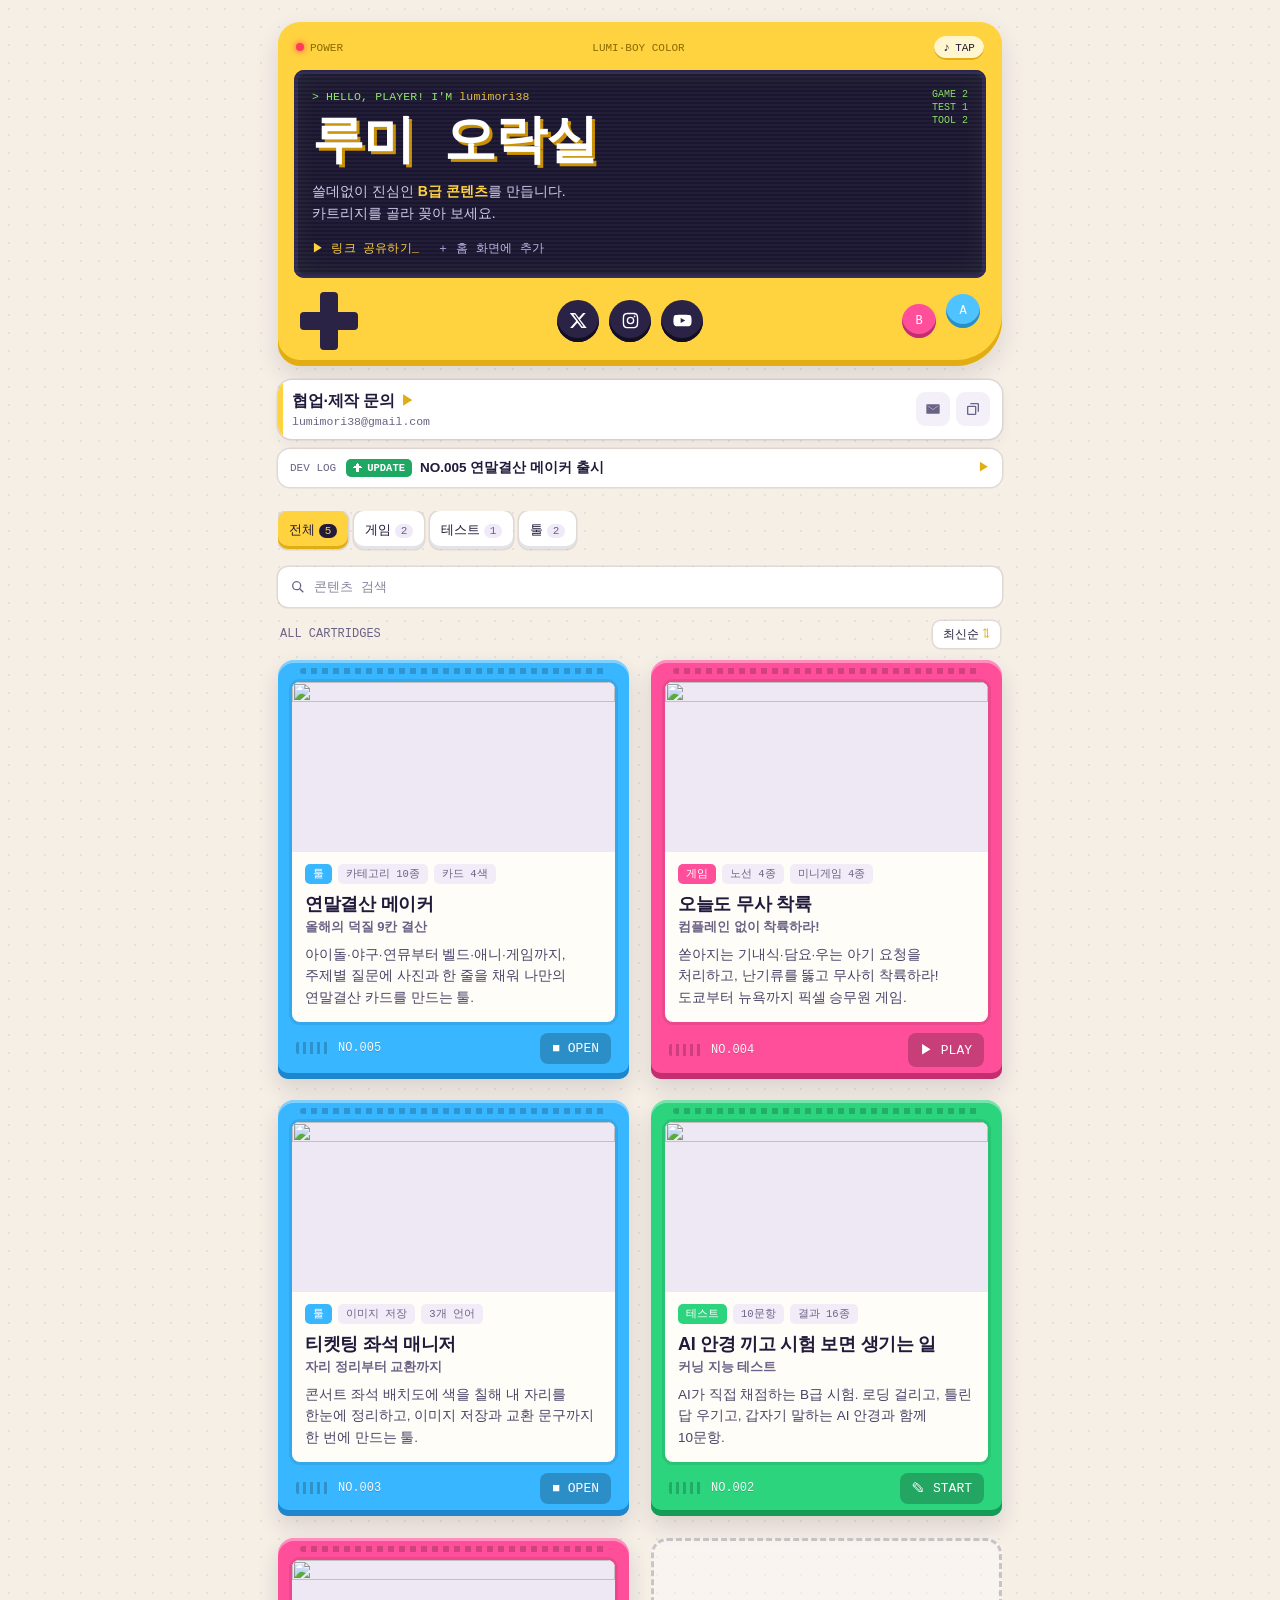
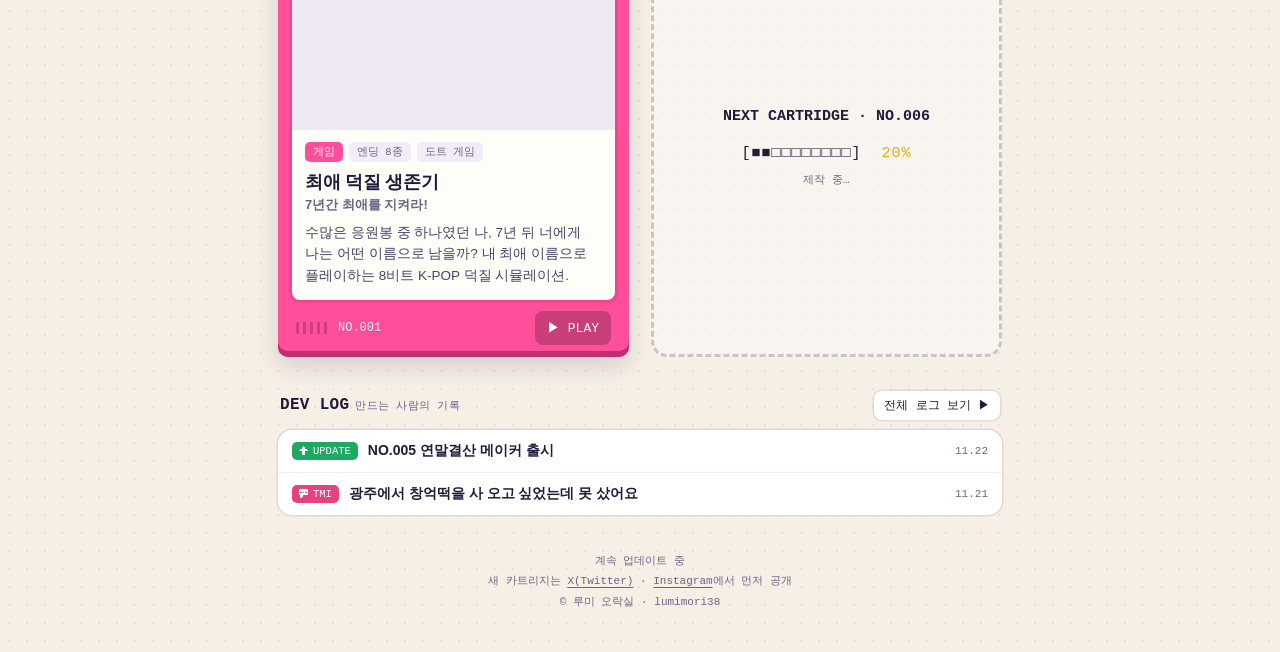
==== index.html @ a81119e4 "Add files via upload" ====
<!DOCTYPE html>
<html lang="ko">
<head>
<meta charset="UTF-8">
<meta name="viewport" content="width=device-width, initial-scale=1.0, maximum-scale=1.0, user-scalable=no, viewport-fit=cover">
<script>["gesturestart","gesturechange"].forEach(function(t){document.addEventListener(t,function(e){e.preventDefault()},{passive:false})});document.addEventListener("touchmove",function(e){if(e.touches.length>1)e.preventDefault()},{passive:false});</script>
<title>루미 오락실🎮 — B급 콘텐츠 모음 (lumimori38)</title>
<meta name="description" content="쓸데없이 진심인 B급 콘텐츠 모음. 최애 덕질 생존기, AI 안경 끼고 시험 보면 생기는 일 — 루미 오락실 by lumimori38">
<meta name="keywords" content="루미 오락실, 최애 덕질 생존기, 덕질 게임, 아이돌 게임, K-POP 게임, 무료 웹게임, 도트 게임, AI 안경 테스트, 커닝 지능 테스트, 심리테스트, 유형테스트, lumimori38">
<meta name="robots" content="index, follow">
<link rel="canonical" href="https://lumimori38.github.io/">
<meta property="og:type" content="website">
<meta property="og:site_name" content="루미 오락실">
<meta property="og:title" content="루미 오락실🎮 — B급 콘텐츠 모음 (lumimori38)">
<meta property="og:description" content="최애 덕질 생존기 · AI 안경 끼고 시험 보면 생기는 일 · 새 카트리지 계속 추가 중">
<meta property="og:image" content="https://lumimori38.github.io/og-hub-v3.png">
<meta property="og:url" content="https://lumimori38.github.io/">
<meta property="og:image:width" content="1200">
<meta property="og:image:height" content="630">
<meta name="twitter:card" content="summary_large_image">
<meta name="twitter:creator" content="@lumimori38">
<meta name="twitter:title" content="루미 오락실🎮 — B급 콘텐츠 모음 (lumimori38)">
<meta name="twitter:image" content="https://lumimori38.github.io/og-hub-v3.png">
<link rel="manifest" href="/manifest.webmanifest">
<meta name="theme-color" content="#ffd23f">
<meta name="apple-mobile-web-app-capable" content="yes">
<meta name="apple-mobile-web-app-status-bar-style" content="default">
<meta name="apple-mobile-web-app-title" content="루미 오락실">
<link rel="apple-touch-icon" href="/apple-touch-icon.png">
<link rel="icon" type="image/png" sizes="32x32" href="/favicon-32.png">
<link rel="stylesheet" href="https://cdn.jsdelivr.net/npm/galmuri@2.40.3/dist/galmuri.css">
<link rel="stylesheet" href="https://cdn.jsdelivr.net/gh/orioncactus/pretendard@v1.3.9/dist/web/static/pretendard.min.css">
<link rel="stylesheet" href="/style.css?v=16">
</head>
<body>
<div class="wrap">
<div id="viewHome">

  <header class="console">
    <div class="brandline">
      <span class="pw"><i></i>POWER</span>
      <span>LUMI·BOY COLOR</span>
      <div class="snd" id="snd"></div>
    </div>
    <div class="screen">
      <div class="scr-top">
        <div class="hello">&gt; HELLO, PLAYER! I'M <b>lumimori38</b></div>
        <div class="stats" id="stats"></div>
      </div>
      <h1 class="name">루미 오락실</h1>
      <p class="bio"><span>쓸데없이 진심인 <b>B급 콘텐츠</b>를 만듭니다.</span><span>카트리지를 골라 꽂아 보세요.</span></p>
      <div class="hero-acts">
        <button class="press" id="btnShare" type="button"><span class="bounce">▶</span> 링크 공유하기<span class="cur">_</span></button>
        <button class="press alt" id="btnInstall" type="button">＋ 홈 화면에 추가</button>
      </div>
    </div>
    <div class="controls">
      <div class="dpad" aria-hidden="true"></div>
      <nav class="social" aria-label="SNS">
        <a class="sns" href="https://x.com/lumimori38" target="_blank" rel="noopener noreferrer" aria-label="X(트위터) @lumimori38"><svg viewBox="0 0 24 24"><path d="M17.8 2.5h3.3l-7.2 8.2 8.5 10.8h-6.6l-5.2-6.6-5.9 6.6H1.4l7.7-8.8L1 2.5h6.8l4.7 6.1 5.3-6.1zm-1.2 17h1.8L7.5 4.4H5.5l11.1 15.1z"/></svg></a>
        <a class="sns" href="https://www.instagram.com/lumimori38/" target="_blank" rel="noopener noreferrer" aria-label="인스타그램 @lumimori38"><svg viewBox="0 0 24 24"><path d="M12 7.2A4.8 4.8 0 1 0 12 16.8 4.8 4.8 0 0 0 12 7.2zm0 7.9a3.1 3.1 0 1 1 0-6.2 3.1 3.1 0 0 1 0 6.2zM17.1 5.7a1.1 1.1 0 1 0 0 2.2 1.1 1.1 0 0 0 0-2.2zM12 2.2c-2.7 0-3 0-4 .1-4.3.2-5.6 2.4-5.7 5.7-.1 1-.1 1.3-.1 4s0 3 .1 4c.2 4.3 2.4 5.6 5.7 5.7 1 .1 1.3.1 4 .1s3 0 4-.1c4.3-.2 5.6-2.4 5.7-5.7.1-1 .1-1.3.1-4s0-3-.1-4c-.2-4.3-2.4-5.6-5.7-5.7-1-.1-1.3-.1-4-.1zm0 1.8c2.6 0 2.9 0 4 .1 2.7.1 3.9 1.4 4 4 .1 1 .1 1.4.1 4s0 2.9-.1 4c-.1 2.6-1.3 3.9-4 4-1 .1-1.4.1-4 .1s-2.9 0-4-.1c-2.7-.1-3.9-1.4-4-4-.1-1-.1-1.4-.1-4s0-2.9.1-4c.1-2.6 1.3-3.9 4-4 1-.1 1.4-.1 4-.1z"/></svg></a>
        <a class="sns" href="https://www.youtube.com/@lumimori38" target="_blank" rel="noopener noreferrer" aria-label="유튜브 @lumimori38"><svg viewBox="0 0 24 24"><path d="M23 7.2a3 3 0 0 0-2.1-2.1C19 4.6 12 4.6 12 4.6s-7 0-8.9.5A3 3 0 0 0 1 7.2C.5 9.1.5 12 .5 12s0 2.9.5 4.8a3 3 0 0 0 2.1 2.1c1.9.5 8.9.5 8.9.5s7 0 8.9-.5a3 3 0 0 0 2.1-2.1c.5-1.9.5-4.8.5-4.8s0-2.9-.5-4.8zM9.7 15.3V8.7l5.8 3.3-5.8 3.3z"/></svg></a>
      </nav>
      <div class="ab" aria-hidden="true"><span>B</span><span>A</span></div>
    </div>
  </header>

  <section class="collab" aria-label="협업·제작 문의">
    <a class="main ui-link" href="mailto:lumimori38@gmail.com?subject=%5B%ED%98%91%EC%97%85%20%EB%AC%B8%EC%9D%98%5D%20">
      <span class="t">협업·제작 문의 <span class="arr bounce">▶</span></span>
      <span class="mail">lumimori38@gmail.com</span>
    </a>
    <div class="acts">
      <a class="ibtn ui-link" href="mailto:lumimori38@gmail.com?subject=%5B%ED%98%91%EC%97%85%20%EB%AC%B8%EC%9D%98%5D%20" aria-label="메일 보내기" title="메일 보내기"><svg viewBox="0 0 24 24"><path d="M3 5h18a1 1 0 0 1 1 1v12a1 1 0 0 1-1 1H3a1 1 0 0 1-1-1V6a1 1 0 0 1 1-1zm9 7.2L4.3 7H4v.6l8 5.4 8-5.4V7h-.3L12 12.2z"/></svg></a>
      <button class="ibtn" id="copyMail" type="button" aria-label="메일 주소 복사" title="주소 복사"><svg viewBox="0 0 24 24"><path d="M8 3h11a2 2 0 0 1 2 2v11h-2V5H8V3zM5 7h10a2 2 0 0 1 2 2v10a2 2 0 0 1-2 2H5a2 2 0 0 1-2-2V9a2 2 0 0 1 2-2zm0 2v10h10V9H5z"/></svg></button>
    </div>
  </section>

  <a class="logline" id="logLine" href="#log" aria-label="최신 DEV LOG 보기"><span class="lk">DEV LOG</span><span class="lt" id="logLineBody">불러오는 중…</span><span class="la">▶</span></a>

  <nav class="tabs" id="tabs" aria-label="카테고리"></nav>
  <div class="search">
    <svg class="mag" viewBox="0 0 24 24" aria-hidden="true"><path d="M10 3a7 7 0 1 0 4.2 12.6l5.1 5.1 1.4-1.4-5.1-5.1A7 7 0 0 0 10 3zm0 2a5 5 0 1 1 0 10 5 5 0 0 1 0-10z"/></svg>
    <input id="q" type="search" placeholder="콘텐츠 검색" autocomplete="off" autocapitalize="off" spellcheck="false" enterkeyhint="search" aria-label="콘텐츠 이름 검색">
    <button class="qx" id="qClear" type="button" aria-label="검색어 지우기" hidden>✕</button>
  </div>
  <div class="sec-title"><span id="secName">ALL CARTRIDGES</span><button class="sortbtn" id="sortBtn" type="button"></button></div>
  <main class="shelf" id="shelf"></main>

  <section class="devlog" aria-label="DEV LOG">
    <div class="sec-head"><h2>DEV LOG<small>만드는 사람의 기록</small></h2><a class="more" id="logMore" href="#log">전체 로그 보기 <span class="bounce">▶</span></a></div>
    <div class="logs" id="logs"><div class="empty">로그 불러오는 중…</div></div>
  </section>

  <footer>
    계속 업데이트 중<br>
    새 카트리지는 <a href="https://x.com/lumimori38" target="_blank" rel="noopener noreferrer">X(Twitter)</a> · <a href="https://www.instagram.com/lumimori38/" target="_blank" rel="noopener noreferrer">Instagram</a>에서 먼저 공개<br>
    © 루미 오락실 · lumimori38
  </footer>
</div>

<div id="viewLog" hidden>
  <div class="topbar">
    <button class="back" id="logBack" type="button">◀ 오락실로</button>
    <div id="sndSlotLog"></div>
  </div>

  <section class="lhero">
    <div class="hello">&gt; LOADING DEV LOG…<span class="cur">_</span></div>
    <h1>DEV LOG</h1>
    <p>루미 오락실을 만드는 사람의 기록.<br>업데이트, 삽질, TMI까지.</p>
    <div class="legend" id="logLegend"></div>
  </section>

  <nav class="tabs" id="logTabs" aria-label="태그"></nav>
  <div class="timeline" id="logList"><div class="empty2">불러오는 중…</div></div>

  <footer>
    © 루미 오락실 · lumimori38
  </footer>
</div>
</div>

<script src="/arcade.js?v=12"></script>
<script>
const CATS = {
  game: {
    name: "게임",
    en: "GAMES",
    color: "#ff4f9a",
    dark: "#c22e70",
    cta: "▶ PLAY"
  },
  test: {
    name: "테스트",
    en: "TESTS",
    color: "#2bd47d",
    dark: "#169b56",
    cta: "✎ START"
  },
  tool: {
    name: "툴",
    en: "TOOLS",
    color: "#38b6ff",
    dark: "#1d86cc",
    cta: "■ OPEN"
  }
};

const ITEMS = [{no:5,cat:"tool",date:"2026-11-22",title:"연말결산 메이커",sub:"올해의 덕질 9칸 결산",desc:"아이돌·야구·연뮤부터 벨드·애니·게임까지, 주제별 질문에 사진과 한 줄을 채워 나만의 연말결산 카드를 만드는 툴.",url:"https://lumimori38.github.io/yearend-maker/",img:"https://lumimori38.github.io/yearend-maker/og-image.png",tags:["카테고리 10종","카드 4색"]},
{no:4,cat:"game",date:"2026-11-21",title:"오늘도 무사 착륙",sub:"컴플레인 없이 착륙하라!",desc:"쏟아지는 기내식·담요·우는 아기 요청을 처리하고, 난기류를 뚫고 무사히 착륙하라! 도쿄부터 뉴욕까지 픽셀 승무원 게임.",url:"https://lumimori38.github.io/musa-landing/",img:"https://lumimori38.github.io/musa-landing/og-image.png",tags:["노선 4종","미니게임 4종"]},
 {
  no: 3,
  cat: "tool",
  date: "2026-11-21",
  title: "티켓팅 좌석 매니저",
  sub: "자리 정리부터 교환까지",
  desc: "콘서트 좌석 배치도에 색을 칠해 내 자리를 한눈에 정리하고, 이미지 저장과 교환 문구까지 한 번에 만드는 툴.",
  url: "https://lumimori38.github.io/ticketing-seat-manager/",
  img: "https://lumimori38.github.io/ticketing-seat-manager/og-image.png",
  tags: [ "이미지 저장", "3개 언어" ]
}, {
  no: 2,
  cat: "test",
  date: "2026-11-19",
  title: "AI 안경 끼고 시험 보면 생기는 일",
  sub: "커닝 지능 테스트",
  desc: "AI가 직접 채점하는 B급 시험. 로딩 걸리고, 틀린 답 우기고, 갑자기 말하는 AI 안경과 함께 10문항.",
  url: "https://lumimori38.github.io/ai-glasses-exam/",
  img: "https://lumimori38.github.io/ai-glasses-exam/og-image.png",
  tags: [ "10문항", "결과 16종" ]
}, {
  no: 1,
  cat: "game",
  date: "2026-11-14",
  title: "최애 덕질 생존기",
  sub: "7년간 최애를 지켜라!",
  desc: "수많은 응원봉 중 하나였던 나, 7년 뒤 너에게 나는 어떤 이름으로 남을까? 내 최애 이름으로 플레이하는 8비트 K-POP 덕질 시뮬레이션.",
  url: "https://lumimori38.github.io/deokjil-survival/",
  img: "https://lumimori38.github.io/deokjil-survival/og-image.png",
  tags: [ "엔딩 8종", "도트 게임" ]
} ];

const A = window.Arcade, $ = id => document.getElementById(id);

A.mountSound($("snd"));

const pad = n => String(n).padStart(3, "0");

const isNew = d => (Date.now() - new Date(d + "T00:00:00+09:00")) / 864e5 <= 14;

const count = c => ITEMS.filter(i => i.cat === c).length;

let cat = "all", sort = "new", q = "";

const norm = v => String(v || "").toLowerCase().replace(/\s+/g, "");

const hit = i => !q || norm([ i.title, i.sub, (CATS[i.cat] || {}).name, ...i.tags || [] ].join(" ")).includes(q);

$("stats").innerHTML = Object.entries(CATS).map(([k, v]) => `${v.en.slice(0, -1)} ${count(k)}`).join("<br>");

$("tabs").innerHTML = [ [ "all", "전체", ITEMS.length ], ...Object.entries(CATS).map(([k, v]) => [ k, v.name, count(k) ]) ].map(([k, n, c]) => `<button class="tab" type="button" data-k="${k}">${n}<span class="n">${c}</span></button>`).join("");

function card(i) {
  const c = CATS[i.cat] || {
    name: i.cat,
    color: "#7b5cff",
    dark: "#5a3fd0",
    cta: "▶ GO"
  };
  return `<a class="cart" href="${i.url}" style="--c:${c.color};--c2:${c.dark}" aria-label="NO.${pad(i.no)} ${A.esc(i.title)}">\n    <div class="label">\n      <img class="thumb" src="${i.img}" alt="" loading="lazy">\n      <div class="info">\n        <div class="chips"><span class="chip cat">${c.name}</span>${isNew(i.date) ? '<span class="chip new">NEW</span>' : ""}${(i.tags || []).map(t => `<span class="chip">${A.esc(t)}</span>`).join("")}</div>\n        <div class="title">${A.esc(i.title)}</div>\n        ${i.sub ? `<div class="sub">${A.esc(i.sub)}</div>` : ""}\n        <p class="desc">${A.esc(i.desc)}</p>\n      </div>\n    </div>\n    <div class="bottom"><span class="serial"><i></i>NO.${pad(i.no)}</span><span class="play"><span class="bounce">${c.cta.split(" ")[0]}</span> ${c.cta.split(" ").slice(1).join(" ")}</span></div>\n  </a>`;
}

const LIMIT = 6;
let expanded = false;

function render() {
  document.querySelectorAll(".tab").forEach(t => t.classList.toggle("on", t.dataset.k === cat));
  $("secName").textContent = cat === "all" ? "ALL CARTRIDGES" : CATS[cat].en;
  $("sortBtn").innerHTML = (sort === "new" ? "최신순" : "오래된순") + '<span class="sw">⇅</span>';
  $("sortBtn").setAttribute("aria-label", "정렬 바꾸기 (현재 " + (sort === "new" ? "최신순" : "오래된순") + ")");
  const list = ITEMS.filter(i => (cat === "all" || i.cat === cat) && hit(i)).sort((a, b) => sort === "new" ? b.date.localeCompare(a.date) || b.no - a.no : a.date.localeCompare(b.date) || a.no - b.no);
  const folded = cat === "all" && !q && !expanded && list.length > LIMIT;
  const shown = folded ? list.slice(0, LIMIT) : list;
  $("shelf").innerHTML = shown.map(card).join("") + (folded ? `<button class="moreCart" id="moreCart" type="button" aria-label="카트리지 ${list.length - LIMIT}개 더 보기"><span class="stack">${list.slice(LIMIT, LIMIT + 3).map(i => `<i style="--c:${(CATS[i.cat] || {}).color};--c2:${(CATS[i.cat] || {}).dark}"></i>`).join("")}</span><span class="mt">▼ 카트리지 ${list.length - LIMIT}개 더 꺼내기</span></button>` : q ? (list.length ? "" : '<div class="empty none">검색 결과가 없어요</div>') : `\n    <div class="soon" aria-label="다음 카트리지 제작 중">\n      <b>NEXT CARTRIDGE · NO.${pad(Math.max(...ITEMS.map(i => i.no)) + 1)}</b>\n      <div class="loader" aria-hidden="true"><span id="ldBar">[□□□□□□□□□□]</span><span class="pct" id="ldPct">0%</span></div>\n      <div class="loader-msg" id="ldMsg">제작 중…</div>\n    </div>`);
  document.querySelectorAll(".cart").forEach(a => A.navigateWithSound(a, "insert", 520));
  if (folded) $("moreCart").addEventListener("click", () => {
    expanded = true;
    render();
    document.querySelectorAll(".cart").forEach((c, k) => { if (k >= LIMIT) c.style.animation = `cartin .35s ${(k - LIMIT) * .06}s both`; });
  });
  else startLoader();
}

$("tabs").addEventListener("click", e => {
  const t = e.target.closest(".tab");
  if (!t) return;
  cat = t.dataset.k in CATS ? t.dataset.k : "all";
  history.replaceState(null, "", cat === "all" ? location.pathname : "#" + cat);
  render();
});

$("q").addEventListener("input", e => {
  q = norm(e.target.value);
  $("qClear").hidden = !e.target.value;
  render();
});

$("qClear").addEventListener("click", () => {
  $("q").value = "";
  q = "";
  $("qClear").hidden = true;
  render();
  $("q").focus();
});

$("sortBtn").addEventListener("click", () => {
  sort = sort === "new" ? "old" : "new";
  render();
  const s = $("sortBtn").querySelector(".sw");
  s.classList.add("spin");
  document.querySelectorAll(".cart").forEach((c, k) => {
    c.style.animation = "none";
    void c.offsetWidth;
    c.style.animation = `cartin .35s ${k * .06}s both`;
  });
});

function getAllLogs() {
  return A.loadLogs().then(d => {
    const auto = ITEMS.map(it => ({
      id: "release-" + pad(it.no),
      tag: "UPDATE",
      date: it.date,
      title: `NO.${pad(it.no)} ${it.title} 출시`,
      body: it.desc,
      link: it.url
    }));
    const ids = new Set(d.entries.map(e => e.id));
    d.entries = A.sortLogs(d.entries.concat(auto.filter(e => !ids.has(e.id))));
    return d;
  });
}

const sndEl = $("snd"), sndHome = sndEl.parentNode;

let view = "home", homeY = 0, fromHome = false, booted = false;

function showView(v, id) {
  if (v === view && v !== "log") return;
  if (view === "home") homeY = window.scrollY;
  $("viewHome").hidden = v !== "home";
  $("viewLog").hidden = v !== "log";
  (v === "log" ? $("sndSlotLog") : sndHome).appendChild(sndEl);
  document.title = v === "log" ? "DEV LOG — 루미 오락실🎮 (lumimori38)" : "루미 오락실🎮 — B급 콘텐츠 모음 (lumimori38)";
  if (v === "log") {
    window.scrollTo(0, 0);
    window.LogView.show(id);
  } else window.scrollTo(0, homeY);
  view = v;
}

function route() {
  const h = decodeURIComponent(location.hash.slice(1));
  if (h === "log" || h.startsWith("log=")) {
    fromHome = booted && view === "home";
    showView("log", h.slice(4));
  } else {
    showView("home");
    const c = h in CATS ? h : "all";
    if (c !== cat) {
      cat = c;
      render();
    }
  }
}

window.addEventListener("hashchange", route);

document.addEventListener("click", e => {
  if (e.target.closest('a[href^="#log"]')) A.play("move");
});

$("logBack").addEventListener("click", () => {
  A.play("move");
  if (fromHome) history.back();
  else {
    history.replaceState(null, "", location.pathname);
    route();
  }
});

cat = location.hash.slice(1) in CATS ? location.hash.slice(1) : "all";

let ldTimer = null;

const MSGS = [ "제작 중…", "도트 찍는 중…", "버그 잡는 중…", "B급 농도 조절 중…", "거의 다 됨 (아님)" ];

function startLoader() {
  clearInterval(ldTimer);
  let p = 0, hold = 0;
  ldTimer = setInterval(() => {
    const bar = $("ldBar"), pct = $("ldPct"), msg = $("ldMsg");
    if (!bar) {
      clearInterval(ldTimer);
      return;
    }
    if (p >= 99) {
      if (++hold > 8) {
        p = 0;
        hold = 0;
      }
    } else p = Math.min(99, p + Math.ceil(Math.random() * 7));
    const f = Math.floor(p / 10);
    bar.textContent = "[" + "■".repeat(f) + "□".repeat(10 - f) + "]";
    pct.textContent = p + "%";
    msg.textContent = p >= 99 ? MSGS[4] : MSGS[Math.floor(p / 25) % 4];
  }, 420);
}

render();

document.querySelectorAll(".dpad, .ab span").forEach(el => el.addEventListener("click", () => A.play("click")));

$("btnShare").addEventListener("click", async () => {
  const ok = await A.copyText(A.SITE.url);
  ok ? A.flash($("btnShare"), "✔ 링크 복사 완료!") : A.toast(A.SITE.url);
});

if (A.isStandalone()) $("btnInstall").style.display = "none";

$("btnInstall").addEventListener("click", A.installApp);

$("copyMail").addEventListener("click", async () => {
  const ok = await A.copyText("lumimori38@gmail.com");
  if (ok) A.flash(document.querySelector(".collab .mail"), "✔ 메일 주소 복사 완료!");
});

getAllLogs().then(d => {
  const top = d.entries.slice(0, 2);
  const f = d.entries[0];
  if (f) {
    const ft = A.TAGS[f.tag] || A.TAGS.UPDATE;
    $("logLine").href = "#log=" + encodeURIComponent(f.id);
    $("logLineBody").innerHTML = `<span class="ltag" style="--t:${ft.color}">${A.pixIcon(ft.icon, "#fff")}${f.tag}</span><span class="ltitle">${A.esc(f.title)}</span>`;
  } else $("logLine").hidden = true;
  $("logs").innerHTML = top.length ? top.map(e => {
    const t = A.TAGS[e.tag] || A.TAGS.UPDATE;
    return `<a class="logrow" href="#log=${encodeURIComponent(e.id)}">\n      <span class="ltag" style="--t:${t.color}">${A.pixIcon(t.icon, "#fff")}${e.tag}</span>\n      <span class="ltitle">${A.esc(e.title)}</span>\n      <span class="ldate">${A.fmtDate(e.date).slice(5)}</span></a>`;
  }).join("") : '<div class="empty">아직 기록이 없어요</div>';
});
</script>
<script>
(function() {
  let data = {
    entries: []
  }, filter = "ALL";
  $("logLegend").innerHTML = Object.entries(A.TAGS).map(([k, t]) => `<span><span class="ltag" style="--t:${t.color}">${A.pixIcon(t.icon, "#fff")}${k}</span>${t.ko}</span>`).join("");
  function renderTabs() {
    const c = k => k === "ALL" ? data.entries.length : data.entries.filter(e => e.tag === k).length;
    $("logTabs").innerHTML = [ "ALL", ...Object.keys(A.TAGS) ].map(k => `<button class="tab${k === filter ? " on" : ""}" type="button" data-k="${k}">${k === "ALL" ? "전체" : k}<span class="n">${c(k)}</span></button>`).join("");
  }
  function render() {
    renderTabs();
    const list = data.entries.filter(e => filter === "ALL" || e.tag === filter);
    if (!list.length) {
      $("logList").innerHTML = '<div class="empty2">아직 기록이 없어요</div>';
      return;
    }
    let html = "", lastM = "";
    list.forEach(e => {
      const t = A.TAGS[e.tag] || A.TAGS.UPDATE, m = String(e.date).slice(0, 7).replace("-", ".");
      if (m !== lastM) {
        html += `<div class="month">${m}</div>`;
        lastM = m;
      }
      const link = e.link ? A.safeUrl(e.link) : "";
      html += `<article class="entry" id="${A.esc(e.id)}" style="--t:${t.color}">\n      <div class="ehead"><span class="ltag" style="--t:${t.color}">${A.pixIcon(t.icon, "#fff")}${A.esc(e.tag)}</span><span class="ldate">${A.fmtDate(e.date)}</span>\n</div>\n      <h2 class="etitle">${A.esc(e.title)}</h2>\n      ${e.body ? `<p class="ebody">${A.esc(e.body)}</p>` : ""}\n      ${link ? `<a class="elink ui-link" href="${A.esc(link)}" target="_blank" rel="noopener noreferrer">관련 링크 ▶</a>` : ""}\n    </article>`;
    });
    $("logList").innerHTML = html;
    if (focusId) {
      const el = document.getElementById(focusId);
      if (el) {
        el.classList.add("hl");
        setTimeout(() => el.classList.remove("hl"), 1800);
        setTimeout(() => el.scrollIntoView({
          behavior: "smooth",
          block: "center"
        }), 150);
      }
      focusId = "";
    }
  }
  $("logTabs").addEventListener("click", e => {
    const t = e.target.closest(".tab");
    if (!t) return;
    filter = t.dataset.k;
    render();
  });
  let loaded = false, focusId = "";
  window.LogView = {
    show(id) {
      focusId = id || "";
      if (loaded) {
        render();
        return;
      }
      loaded = true;
      getAllLogs().then(d => {
        data = d;
        render();
      });
    }
  };
})();

route();
booted = true;
</script>
</body>
</html>
---- style.css ----
:root{--bg:#f6efe6;--ink:#211a3a;--ink-soft:#6b6385;--shell:#ffd23f;--shell-dark:#e2ad12;--shell-text:#8a6a00;--screen:#1b1630;--lcd:#9bff6b;--pink:#ff4f9a;--mint:#2bd47d;--sky:#4fc3ff;--yellow:#ffd23f;--line:rgba(33,26,58,.1);--pixel:'Galmuri11','Galmuri9',monospace;--sans:'Pretendard','Apple SD Gothic Neo','Malgun Gothic',sans-serif}*{box-sizing:border-box;margin:0;padding:0;-webkit-tap-highlight-color:transparent}html{background:var(--bg);touch-action:manipulation}body{font-family:var(--sans);color:var(--ink);min-height:100vh;background:radial-gradient(rgba(33,26,58,.07) 1.2px,transparent 1.2px)0 0/18px 18px,var(--bg)}a{color:inherit;text-decoration:none}button{font:inherit;color:inherit}.wrap{max-width:760px;margin:0 auto;padding:22px 18px 44px}.sr{position:absolute;width:1px;height:1px;overflow:hidden;clip:rect(0 0 0 0)}.console{background:var(--shell);border-radius:22px 22px 46px 22px;padding:14px 16px 16px;position:relative;box-shadow:inset 0-6px 0 var(--shell-dark),0 10px 24px rgba(33,26,58,.12)}.brandline{display:flex;justify-content:space-between;align-items:center;font-family:var(--pixel);font-size:11px;color:var(--shell-text);margin:0 2px 10px;gap:8px}.brandline .pw i{display:inline-block;width:8px;height:8px;border-radius:50%;background:#ff3b5c;margin-right:6px;box-shadow:0 0 6px #ff3b5c;animation:pulse 1.6s infinite}@keyframes pulse{50%{opacity:.35}}.screen{background:var(--screen);border-radius:10px;padding:18px 18px 16px;position:relative;overflow:hidden;box-shadow:inset 0 0 0 4px #2d2650,inset 0 0 30px rgba(155,255,107,.08)}.screen::after{content:"";position:absolute;inset:0;pointer-events:none;background:repeating-linear-gradient(0deg,rgba(255,255,255,.035)0 2px,transparent 2px 4px)}.hello{font-family:var(--pixel);color:var(--lcd);font-size:11.5px;opacity:.9;letter-spacing:.01em}.hello b{color:var(--yellow);font-weight:400}.hello .cur{animation:blink 1s steps(2) infinite}@keyframes blink{50%{opacity:0}}.name{font-family:var(--pixel);font-weight:700;color:#fff;font-size:clamp(34px,10.5vw,52px);line-height:1.15;margin-top:8px;letter-spacing:-1px;text-shadow:3px 3px 0#c98f00}.bio{color:#cfc8ea;font-size:14px;line-height:1.6;margin-top:6px;word-break:keep-all}.bio b{color:var(--yellow);font-weight:700}.scr-top{display:flex;justify-content:space-between;align-items:flex-start;gap:10px;position:relative;z-index:1}.scr-top .hello{flex:1;min-width:0;line-height:1.5}.stats{flex-shrink:0;font-family:var(--pixel);font-size:10.5px;color:var(--lcd);text-align:right;line-height:1.5;opacity:.85;white-space:nowrap}.hero-acts{display:flex;gap:6px 18px;margin-top:10px;position:relative;z-index:1;flex-wrap:wrap;align-items:center}.press{font-family:var(--pixel);font-size:11.5px;color:var(--yellow);background:0 0;border:0;cursor:pointer;padding:6px 0;letter-spacing:.02em}.press .cur{animation:blink 1s steps(2) infinite}.press:hover{color:#fff}.press.alt{color:#bdb4e6}.press.alt:hover{color:#fff}.flashing{color:var(--lcd)!important;animation:none}.collab .mail.flashing{color:#169b56!important}.press:active{transform:translateY(1px)}.hbtn{font-family:var(--pixel);font-size:12px;border:0;cursor:pointer;padding:9px 12px;border-radius:8px;display:inline-flex;align-items:center;gap:6px}.hbtn.share{background:var(--yellow);color:var(--ink);box-shadow:inset 0-3px 0 var(--shell-dark)}.hbtn.install{background:#2d2650;color:#e9e4ff;box-shadow:inset 0-3px 0#120e24}.hbtn:active{transform:translateY(2px);box-shadow:none}.controls{display:flex;justify-content:space-between;align-items:center;margin-top:14px;padding:0 6px}.dpad{width:58px;height:58px;position:relative;flex-shrink:0}.dpad::before,.dpad::after{content:"";position:absolute;background:#2a2346;border-radius:4px}.dpad::before{left:20px;top:0;width:18px;height:58px}.dpad::after{top:20px;left:0;width:58px;height:18px}.social{display:flex;gap:10px;align-items:center;justify-content:center}.sns{width:42px;height:42px;border-radius:50%;background:#2a2346;color:#fff;display:flex;align-items:center;justify-content:center;box-shadow:inset 0-4px 0#120e24;transition:transform .12s}.sns svg{width:19px;height:19px;fill:currentColor}.sns:active{transform:translateY(2px);box-shadow:none}.ab{display:flex;gap:10px}.ab span{width:34px;height:34px;border-radius:50%;background:var(--pink);box-shadow:inset 0-4px 0#c22e70;display:flex;align-items:center;justify-content:center;color:#fff;font-family:var(--pixel);font-size:12px}.ab span:last-child{background:var(--sky);box-shadow:inset 0-4px 0#2a8fc4;transform:translateY(-10px)}@media (max-width:460px){.ab{display:none}.dpad{transform:scale(.8);transform-origin:left center}.controls{padding:0 2px}}.snd{position:relative}.snd-btn{display:inline-flex;align-items:center;gap:5px;font-family:var(--pixel);font-size:11px;color:var(--ink);background:#fff6cf;border:0;cursor:pointer;padding:5px 9px;border-radius:999px;box-shadow:inset 0-2px 0 var(--shell-dark)}.snd-btn .note{font-size:12px}.snd-btn.off{opacity:.6}.snd-btn.wait .sv{animation:blink 1s steps(2) infinite}.snd-panel{position:absolute;right:0;top:calc(100% + 8px);z-index:30;width:236px;background:#fff;border-radius:14px;padding:12px 14px 10px;box-shadow:0 0 0 1.5px var(--line),0 14px 30px rgba(33,26,58,.18);font-family:var(--pixel);color:var(--ink)}.snd-panel::before{content:"";position:absolute;right:22px;top:-6px;width:12px;height:12px;background:#fff;transform:rotate(45deg);box-shadow:-1.5px -1.5px 0 var(--line)}.sp-head{display:flex;justify-content:space-between;align-items:center;margin-bottom:8px;font-size:12px}.sp-row{display:grid;grid-template-columns:48px 1fr 26px;align-items:center;gap:8px;font-size:11.5px;padding:6px 0}.sp-row em{font-style:normal;text-align:right;color:var(--ink-soft)}.sp-row input[type=range]{width:100%;accent-color:#e2ad12}.sp-row input:disabled{opacity:.4}.sp-note{font-size:10px;color:var(--ink-soft);margin-top:4px;line-height:1.5;font-family:var(--sans)}.switch{position:relative;width:40px;height:22px;display:inline-block}.switch input{opacity:0;width:0;height:0}.switch span{position:absolute;inset:0;background:#ddd6ea;border-radius:999px;transition:.15s;cursor:pointer}.switch span::after{content:"";position:absolute;left:3px;top:3px;width:16px;height:16px;border-radius:50%;background:#fff;transition:.15s;box-shadow:0 1px 2px rgba(0,0,0,.2)}.switch input:checked+span{background:var(--yellow)}.switch input:checked+span::after{left:21px}.collab{margin-top:14px;background:#fff;border-radius:14px;padding:11px 12px 11px 14px;display:flex;align-items:center;gap:12px;box-shadow:0 0 0 1.5px var(--line),0 6px 14px rgba(33,26,58,.05);position:relative;overflow:hidden}.collab::before{content:"";position:absolute;left:0;top:0;bottom:0;width:5px;background:var(--yellow)}.collab .main{flex:1;min-width:0;display:block}.collab .t{font-weight:800;font-size:16px;letter-spacing:-.3px;display:flex;align-items:center;gap:6px}.collab .t .arr{font-family:var(--pixel);font-size:13px;color:var(--shell-dark)}.collab .mail{display:block;font-family:var(--pixel);font-size:11.5px;color:var(--ink-soft);margin-top:3px;white-space:nowrap;overflow:hidden;text-overflow:ellipsis}.collab .acts{display:flex;gap:6px;flex-shrink:0}.ibtn{width:34px;height:34px;border-radius:9px;border:0;cursor:pointer;display:flex;align-items:center;justify-content:center;background:#f4f0fa;color:var(--ink-soft)}.ibtn svg{width:16px;height:16px;fill:currentColor}.ibtn:hover{background:#fff1b8;color:var(--ink)}.tabs{display:flex;gap:8px;margin:24px 0 14px;overflow-x:auto;scrollbar-width:none;padding-bottom:4px}.tabs::-webkit-scrollbar{display:none}.tab{flex-shrink:0;font-family:var(--pixel);font-size:13px;border:0;cursor:pointer;color:var(--ink);background:#fff;padding:10px 14px;border-radius:10px;box-shadow:inset 0-3px 0 rgba(33,26,58,.12),0 0 0 1.5px var(--line)}.tab .n{display:inline-block;min-width:20px;margin-left:6px;padding:1px 6px;border-radius:999px;background:#efe9f8;font-size:11px;color:var(--ink-soft)}.tab.on{background:var(--yellow);box-shadow:inset 0-3px 0 var(--shell-dark),0 0 0 1.5px rgba(33,26,58,.12)}.tab.on .n{background:var(--ink);color:var(--yellow)}.sec-title{font-family:var(--pixel);font-size:12px;color:var(--ink-soft);margin:0 2px 12px;display:flex;justify-content:space-between;align-items:center}.sortbtn{font-family:var(--pixel);font-size:11.5px;color:var(--ink);background:#fff;border:0;cursor:pointer;padding:6px 10px;border-radius:8px;box-shadow:0 0 0 1.5px var(--line);display:inline-flex;gap:6px;align-items:center}.sortbtn:hover{background:#fff6cf}.shelf{display:grid;grid-template-columns:1fr;gap:22px}@media (min-width:640px){.shelf{grid-template-columns:1fr 1fr}}.cart{--c:var(--pink);--c2:#c22e70;position:relative;display:block;background:var(--c);border-radius:16px 16px 10px 10px;padding:22px 14px 12px;box-shadow:inset 0-6px 0 var(--c2),inset 0 3px 0 rgba(255,255,255,.35),0 10px 22px rgba(33,26,58,.14);transition:transform .18s ease}.cart.inserting{transform:translateY(10px) scale(.98);transition:transform .25s ease-in}.cart::before{content:"";position:absolute;left:22px;right:22px;top:8px;height:6px;border-radius:3px;background:repeating-linear-gradient(90deg,rgba(0,0,0,.18)0 6px,transparent 6px 11px)}.label{background:#fffdf8;border-radius:8px;overflow:hidden;box-shadow:0 0 0 3px rgba(0,0,0,.08)}.thumb{display:block;width:100%;aspect-ratio:1200/630;object-fit:cover;background:#eee8f5}.info{padding:12px 13px 13px}.chips{display:flex;gap:6px;align-items:center;flex-wrap:wrap}.chip{font-family:var(--pixel);font-size:10.5px;padding:3px 8px;border-radius:5px;background:#f1ecf8;color:var(--ink-soft)}.chip.cat{background:var(--c);color:#fff}.chip.new{background:var(--yellow);color:var(--ink)}.title{font-size:18px;font-weight:800;line-height:1.35;margin-top:8px;word-break:keep-all;letter-spacing:-.3px}.sub{font-size:13px;font-weight:600;color:var(--ink-soft);margin-top:2px}.desc{font-size:13.5px;line-height:1.6;color:#4a4366;margin-top:8px;word-break:keep-all}.bottom{display:flex;justify-content:space-between;align-items:center;margin-top:11px;padding:0 4px}.serial{font-family:var(--pixel);font-size:12px;color:rgba(255,255,255,.95);display:flex;align-items:center;gap:8px;text-shadow:0 1px 0 rgba(0,0,0,.15)}.serial i{display:inline-block;width:34px;height:12px;background:repeating-linear-gradient(90deg,rgba(0,0,0,.2)0 3px,transparent 3px 7px);border-radius:2px}.play{font-family:var(--pixel);font-size:13px;color:#fff;background:rgba(0,0,0,.22);padding:8px 12px;border-radius:8px}.soon{border:3px dashed rgba(33,26,58,.22);border-radius:16px;min-height:170px;display:flex;flex-direction:column;align-items:center;justify-content:center;text-align:center;color:var(--ink-soft);font-family:var(--pixel);font-size:12.5px;line-height:1.8;padding:22px;background:rgba(255,255,255,.35)}.soon b{font-size:15px;color:var(--ink)}.loader{font-family:var(--pixel);font-size:15px;color:var(--ink);margin:10px 0 4px;letter-spacing:1px;white-space:nowrap}.loader .pct{display:inline-block;min-width:44px;text-align:right;margin-left:6px;color:var(--shell-dark)}.loader-msg{font-size:11px;min-height:18px}.devlog{margin-top:34px}.sec-head{display:flex;justify-content:space-between;align-items:baseline;margin:0 2px 10px}.sec-head h2{font-family:var(--pixel);font-size:16px;letter-spacing:.02em}.sec-head h2 small{font-size:11px;color:var(--ink-soft);margin-left:6px;font-weight:400}.more{font-family:var(--pixel);font-size:12px;color:var(--ink);background:#fff;padding:6px 10px;border-radius:8px;box-shadow:0 0 0 1.5px var(--line)}.more:hover{background:#fff6cf}.logs{background:#fff;border-radius:14px;box-shadow:0 0 0 1.5px var(--line);overflow:hidden}.logrow{display:grid;grid-template-columns:auto 1fr auto;gap:10px;align-items:center;padding:12px 14px;border-top:1.5px solid #f1edf7}.logrow:first-child{border-top:none}.logrow:hover{background:#fffbea}.ltag{display:inline-flex;align-items:center;gap:5px;font-family:var(--pixel);font-size:10.5px;padding:3px 7px;border-radius:5px;color:#fff;background:var(--t)}.pix{width:12px;height:12px;flex-shrink:0}.ltag .pix{width:9px;height:9px;fill:#fff}.ltitle{font-size:14px;font-weight:600;white-space:nowrap;overflow:hidden;text-overflow:ellipsis;min-width:0}.ldate{font-family:var(--pixel);font-size:11px;color:var(--ink-soft)}.logs .empty{padding:18px;text-align:center;font-family:var(--pixel);font-size:12px;color:var(--ink-soft)}footer{margin-top:36px;text-align:center;font-family:var(--pixel);font-size:11px;color:var(--ink-soft);line-height:1.9;word-break:keep-all}footer a,footer a:visited,footer button{color:var(--ink-soft);text-decoration:underline;text-underline-offset:3px;background:0 0;border:0;cursor:pointer;font:inherit}footer a:hover,footer button:hover{color:var(--ink)}.toast{position:fixed;left:50%;top:var(--toast-y,22%);transform:translate(-50%,6px);opacity:0;transition:.2s;z-index:100;pointer-events:none;font-family:var(--pixel);font-size:14px;color:var(--yellow);max-width:calc(100% - 32px);width:max-content;text-align:center;word-break:keep-all;letter-spacing:.01em;text-shadow:2px 0 0 var(--ink),-2px 0 0 var(--ink),0 2px 0 var(--ink),0-2px 0 var(--ink),2px 2px 0 var(--ink),-2px 2px 0 var(--ink),2px -2px 0 var(--ink),-2px -2px 0 var(--ink),0 4px 0 rgba(33,26,58,.35)}.toast.show{opacity:1;transform:translate(-50%,0)}.modal{position:fixed;inset:0;z-index:90;background:rgba(27,22,48,.55);display:none;align-items:center;justify-content:center;padding:20px}.modal.show{display:flex}.modal-box{background:#fff;border-radius:16px;width:100%;max-width:380px;padding:20px 18px 16px;box-shadow:0 20px 40px rgba(0,0,0,.25);max-height:90vh;overflow:auto}.mh{font-family:var(--pixel);font-size:15px;margin-bottom:12px}.guide{padding-left:20px;font-size:14px;line-height:1.9;word-break:keep-all}.kbd{font-family:var(--pixel);background:#f1ecf8;padding:1px 6px;border-radius:4px;font-size:12px}.modal-ok{width:100%;margin-top:14px;border:0;cursor:pointer;background:var(--yellow);font-family:var(--pixel);font-size:13px;padding:11px;border-radius:10px;box-shadow:inset 0-3px 0 var(--shell-dark)}.snd-hint{position:fixed;left:50%;bottom:22px;transform:translate(-50%,24px);opacity:0;transition:.3s;z-index:80;pointer-events:none;display:flex;align-items:center;gap:9px;background:var(--ink);color:#fff;font-family:var(--pixel);font-size:12.5px;padding:11px 16px;border-radius:999px;box-shadow:0 0 0 3px var(--yellow),0 10px 24px rgba(0,0,0,.25);white-space:nowrap}.snd-hint.show{opacity:1;transform:translate(-50%,0);animation:hintbob 1.6s ease-in-out .4s infinite}@keyframes hintbob{50%{transform:translate(-50%,-4px)}}.snd-hint .eq{display:inline-flex;gap:2px;align-items:flex-end;height:12px}.snd-hint .eq i{width:3px;background:var(--yellow);animation:eq .8s steps(3) infinite}.snd-hint .eq i:nth-child(1){height:6px}.snd-hint .eq i:nth-child(2){height:12px;animation-delay:.2s}.snd-hint .eq i:nth-child(3){height:8px;animation-delay:.4s}@keyframes eq{50%{transform:scaleY(.4)}}.sheet{position:fixed;left:12px;right:12px;bottom:12px;z-index:85;max-width:440px;margin:0 auto;background:#fff;border-radius:18px;padding:14px 14px 12px;box-shadow:0 0 0 2px var(--yellow),0 18px 40px rgba(27,22,48,.3);transform:translateY(130%);transition:transform .35s cubic-bezier(.2,.9,.3,1.2);padding-bottom:calc(12px + env(safe-area-inset-bottom))}.sheet.show{transform:none}.sh-in{display:flex;gap:12px;align-items:center}.sh-icon{width:52px;height:52px;border-radius:13px;image-rendering:pixelated;box-shadow:0 2px 6px rgba(0,0,0,.15);flex-shrink:0}.sh-txt{flex:1;min-width:0}.sh-txt b{display:block;font-size:15.5px;font-weight:800;letter-spacing:-.3px}.sh-txt span{display:block;font-size:12.5px;color:var(--ink-soft);margin-top:3px;line-height:1.45;word-break:keep-all}.sh-x{align-self:flex-start;border:0;background:0 0;font-size:22px;line-height:1;color:var(--ink-soft);cursor:pointer;padding:0 2px}.sh-btns{display:flex;gap:8px;margin-top:12px}.sh-btns button{border:0;cursor:pointer;font-family:var(--pixel);font-size:13px;padding:11px 0;border-radius:10px}.sh-later{flex:0 0 32%;background:#f1ecf8;color:var(--ink-soft)}.sh-add{flex:1;background:var(--yellow);color:var(--ink);box-shadow:inset 0-3px 0 var(--shell-dark)}.chip.new{animation:newblink 1s linear infinite}@keyframes newblink{0%,49.9%{background:var(--yellow);color:var(--ink)}50%,to{background:#fff3b0;color:#c98f00}}.stats{animation:lcdblink 1.2s linear infinite}@keyframes lcdblink{0%,59.9%{opacity:1}60%,to{opacity:0}}.bounce{display:inline-block;animation:bounceX .9s ease-in-out infinite}@keyframes bounceX{0%,to{transform:translateX(0)}50%{transform:translateX(3px)}}.cart .play .bounce{animation-duration:1.2s}.dpad,.ab span{cursor:pointer;transition:transform .08s}.dpad:active{transform:scale(.9) rotate(-4deg)}@media (max-width:460px){.dpad:active{transform:scale(.72) rotate(-4deg)}}.ab span:active{transform:translateY(3px);box-shadow:none}.ab span:last-child:active{transform:translateY(-7px)}.label{position:relative}.label::after{content:"";position:absolute;top:0;left:-60%;width:40%;height:56%;background:linear-gradient(100deg,transparent,rgba(255,255,255,.55),transparent);transform:skewX(-18deg);pointer-events:none;opacity:0}@keyframes shine{0%{left:-60%;opacity:1}to{left:130%;opacity:1}}@keyframes cartin{0%{opacity:0;transform:translateY(14px) scale(.97)}to{opacity:1;transform:none}}.sortbtn{gap:4px}.sortbtn .sw{display:inline-block;font-size:13px;color:var(--shell-dark);transition:transform .3s}.sortbtn:hover .sw{transform:translateY(-1px)}.sortbtn .sw.spin{animation:flip .35s ease-out}@keyframes flip{0%{transform:rotate(180deg) scale(1.3)}to{transform:none}}.tab{transition:transform .08s}.tab:active{transform:translateY(2px) scale(.97)}.ltag .pix{animation:bob 1.6s ease-in-out infinite}@keyframes bob{50%{transform:translateY(-1.5px)}}.logrow:hover .ltitle{color:#000}.collab{transition:transform .15s}.collab:hover{transform:translateY(-2px)}.spark{position:fixed;width:6px;height:6px;pointer-events:none;z-index:120;animation:spark .5s ease-out forwards}@keyframes spark{0%{transform:translate(0,0) scale(1);opacity:1}to{transform:translate(var(--dx),var(--dy)) scale(.4);opacity:0}}@media (prefers-reduced-motion:reduce){*,::before,::after{animation:none!important;transition:none!important}}.topbar{display:flex;justify-content:space-between;align-items:center;background:var(--shell);border-radius:16px;padding:10px 12px;box-shadow:inset 0-5px 0 var(--shell-dark)}.back{border:0;cursor:pointer;color:var(--ink);font-family:var(--pixel);font-size:12.5px;background:#fff6cf;padding:8px 11px;border-radius:9px;box-shadow:inset 0-2px 0 var(--shell-dark)}.lhero{background:var(--screen);border-radius:14px;margin-top:12px;padding:18px;position:relative;overflow:hidden;box-shadow:inset 0 0 0 4px #2d2650}.lhero::after{content:"";position:absolute;inset:0;pointer-events:none;background:repeating-linear-gradient(0deg,rgba(255,255,255,.035)0 2px,transparent 2px 4px)}.lhero h1{font-family:var(--pixel);color:#fff;font-size:30px;text-shadow:3px 3px 0#c98f00}.lhero p{color:#cfc8ea;font-size:13.5px;margin-top:4px;line-height:1.6;word-break:keep-all}.lhero .hello{margin-bottom:6px}.legend{display:grid;grid-template-columns:1fr 1fr;gap:6px;margin-top:12px;position:relative;z-index:1}.legend span{font-size:12px;color:#cfc8ea;display:flex;align-items:center;gap:6px;white-space:nowrap}@media (max-width:400px){.legend{grid-template-columns:1fr}}.legend .ltag{font-size:10px}.timeline{position:relative;margin-top:6px;padding-left:18px}.timeline::before{content:"";position:absolute;left:5px;top:6px;bottom:6px;width:3px;background:repeating-linear-gradient(180deg,rgba(33,26,58,.18)0 6px,transparent 6px 10px)}.month{font-family:var(--pixel);font-size:12px;color:var(--ink-soft);margin:18px 0 8px -18px;padding-left:0}.entry{position:relative;background:#fff;border-radius:14px;padding:13px 14px 12px;margin-bottom:10px;box-shadow:0 0 0 1.5px var(--line)}.entry::before{content:"";position:absolute;left:-18px;top:16px;width:11px;height:11px;background:var(--t);box-shadow:0 0 0 3px var(--bg)}.entry.hl{box-shadow:0 0 0 3px var(--yellow),0 8px 18px rgba(33,26,58,.1)}.ehead{display:flex;align-items:center;gap:8px;flex-wrap:wrap}.etitle{font-size:16px;font-weight:800;margin-top:8px;line-height:1.4;word-break:keep-all;letter-spacing:-.2px}.ebody{font-size:14px;line-height:1.75;color:#3d365a;margin-top:6px;white-space:pre-wrap;word-break:keep-all}.elink{display:inline-block;margin-top:8px;font-family:var(--pixel);font-size:12px;background:#fff6cf;padding:6px 10px;border-radius:8px}.empty2{text-align:center;font-family:var(--pixel);font-size:12px;color:var(--ink-soft);padding:30px 0}

.scr-top .hello{white-space:nowrap}
.scr-top .stats{line-height:1.3;font-size:10px;padding:0}
@media (min-width:351px){.scr-top{height:18px}}
.bio span{display:block}
.bio{font-size:clamp(10.5px,calc((100vw - 104px)/16.5),14px)}
.tabs{gap:6px}
.tab{padding:10px 11px}
.tab .n{min-width:18px;margin-left:4px;padding:1px 5px}
.search{position:relative;margin:0 0 14px}
.search .mag{position:absolute;left:12px;top:50%;width:16px;height:16px;margin-top:-8px;fill:var(--ink-soft);pointer-events:none}
.search input{width:100%;height:40px;border:0;border-radius:10px;background:#fff;box-shadow:0 0 0 1.5px var(--line);padding:0 40px 0 36px;font-family:var(--pixel);font-size:16px;color:var(--ink);outline:0;-webkit-appearance:none;appearance:none}
.search input::placeholder{color:var(--ink-soft);opacity:.8;font-size:13px}
.search input:focus{box-shadow:0 0 0 2px var(--shell-dark)}
.search input::-webkit-search-cancel-button{display:none}
.qx{position:absolute;right:2px;top:0;width:40px;height:40px;border:0;background:0 0;cursor:pointer;font-size:14px;color:var(--ink-soft)}
.empty.none{grid-column:1/-1;padding:34px 18px}
@media (max-width:340px){.tabs{gap:4px}.tab{padding:10px 8px;font-size:12.5px}.tab .n{margin-left:3px;padding:1px 4px}}
@media (max-width:350px){.scr-top .stats{position:absolute;right:0;top:26px}}
.logline{margin-top:10px;display:flex;align-items:center;gap:10px;background:#fff;border-radius:12px;padding:10px 12px;box-shadow:0 0 0 1.5px var(--line)}.logline[hidden]{display:none}.logline .lk{flex-shrink:0;font-family:var(--pixel);font-size:11px;color:var(--ink-soft)}.logline .lt{flex:1;min-width:0;display:flex;align-items:center;gap:8px;font-size:13.5px;font-weight:600}.logline .ltitle{font-size:13.5px}.logline .la{flex-shrink:0;font-family:var(--pixel);font-size:12px;color:var(--shell-dark)}.logline:hover{background:#fffbea}.moreCart{grid-column:1/-1;width:100%;border:0;background:0 0;cursor:pointer;padding:0 0 4px;display:flex;flex-direction:column;align-items:center;gap:10px;margin-top:-6px}.moreCart .stack{position:relative;display:block;width:100%;height:40px;overflow:hidden;border-bottom:6px solid #2a2346;border-radius:0 0 6px 6px}.moreCart .stack i{position:absolute;left:var(--x,0);right:var(--x,0);top:var(--y,0);height:30px;border-radius:14px 14px 0 0;background:var(--c);box-shadow:inset 0 3px 0 rgba(255,255,255,.35),0 -2px 6px rgba(33,26,58,.08)}.moreCart .stack i::before{content:"";position:absolute;left:22px;right:22px;top:9px;height:6px;border-radius:3px;background:repeating-linear-gradient(90deg,rgba(0,0,0,.18)0 6px,transparent 6px 11px)}.moreCart .stack i:nth-child(1){--x:0;--y:14px;z-index:3}.moreCart .stack i:nth-child(2){--x:12px;--y:7px;z-index:2;filter:brightness(.94)}.moreCart .stack i:nth-child(3){--x:24px;--y:0;z-index:1;filter:brightness(.88)}.moreCart .mt{font-family:var(--pixel);font-size:13px;color:var(--ink);background:var(--yellow);padding:9px 14px;border-radius:9px;box-shadow:inset 0-3px 0 var(--shell-dark)}.moreCart:hover .mt{filter:brightness(1.04)}.moreCart:active .mt{transform:translateY(2px);box-shadow:none}.entry{transition:box-shadow .6s ease}
.cart:hover{transform:translateY(-6px) rotate(-.4deg)}.cart:hover .play{background:rgba(0,0,0,.35)}.cart:hover .play .bounce{animation-duration:.5s}.cart:hover .label::after{animation:shine .8s ease-out}.cart{will-change:transform;-webkit-backface-visibility:hidden;backface-visibility:hidden}
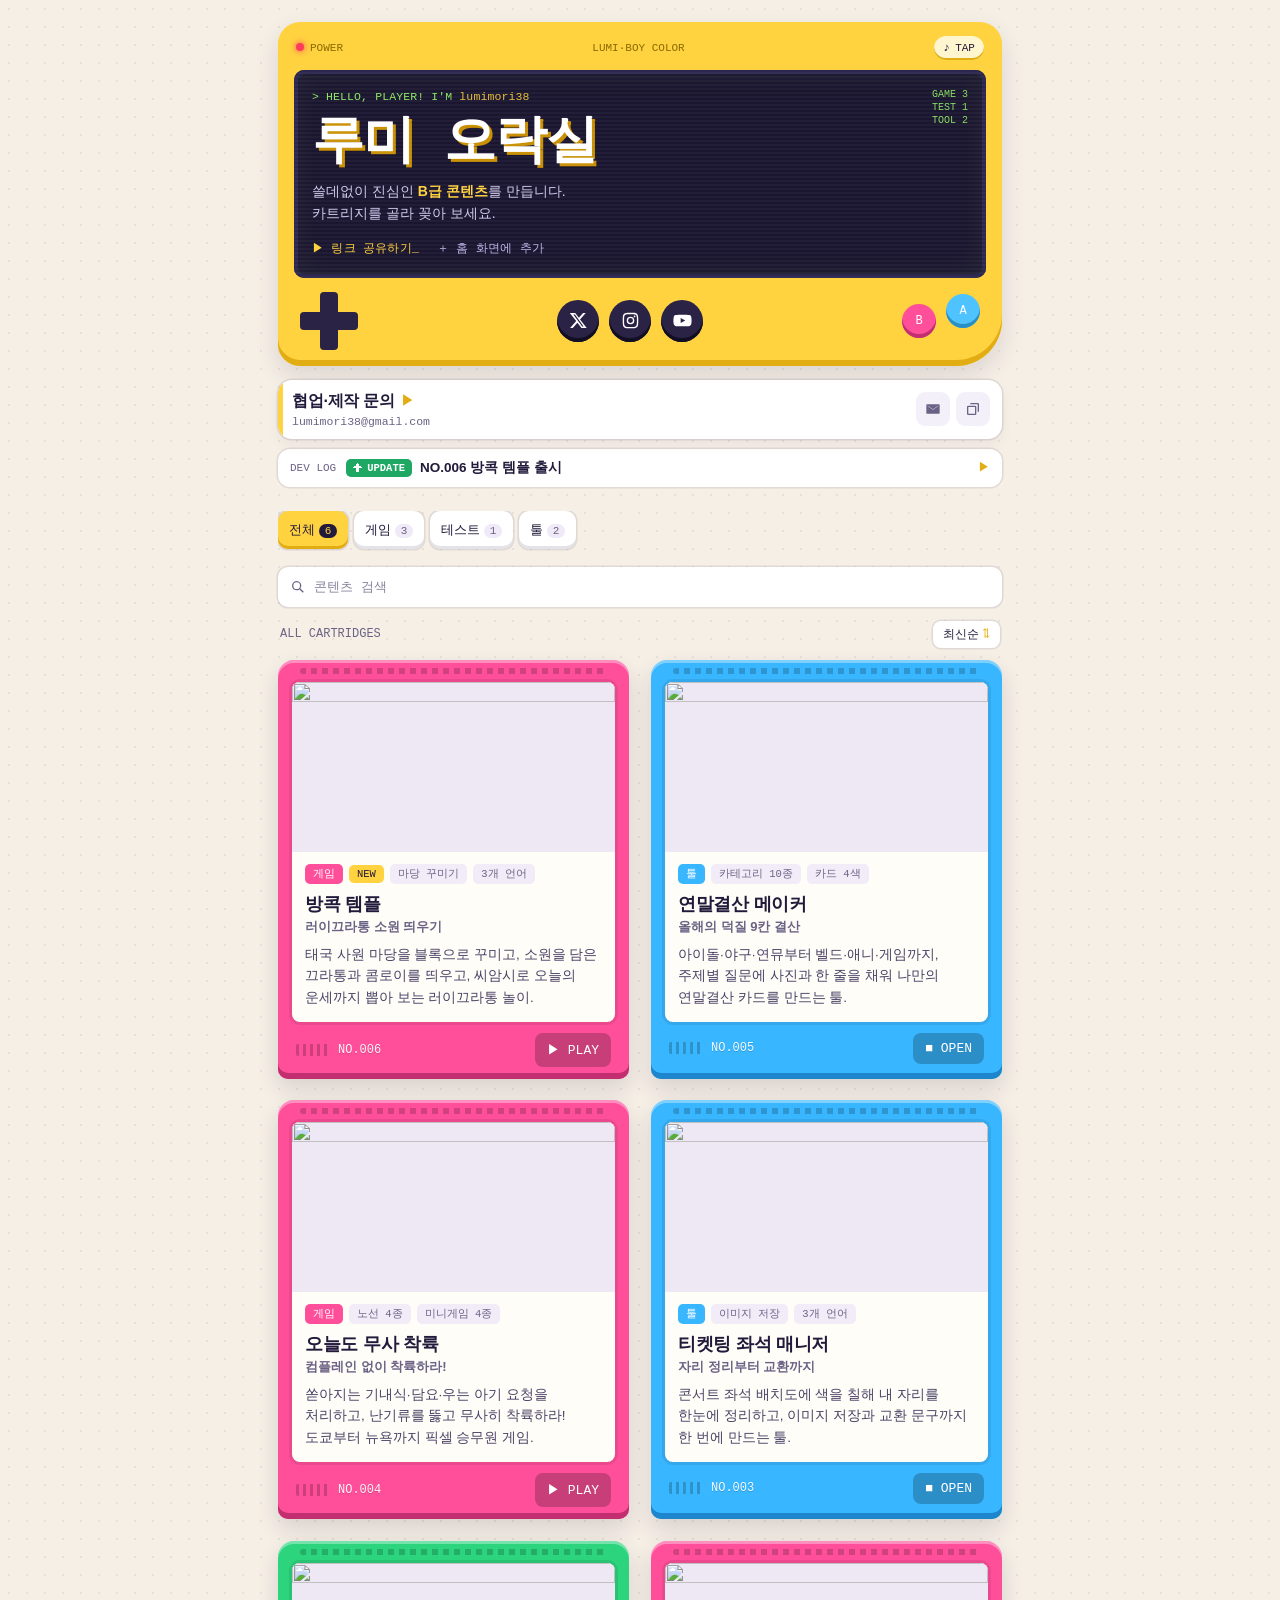
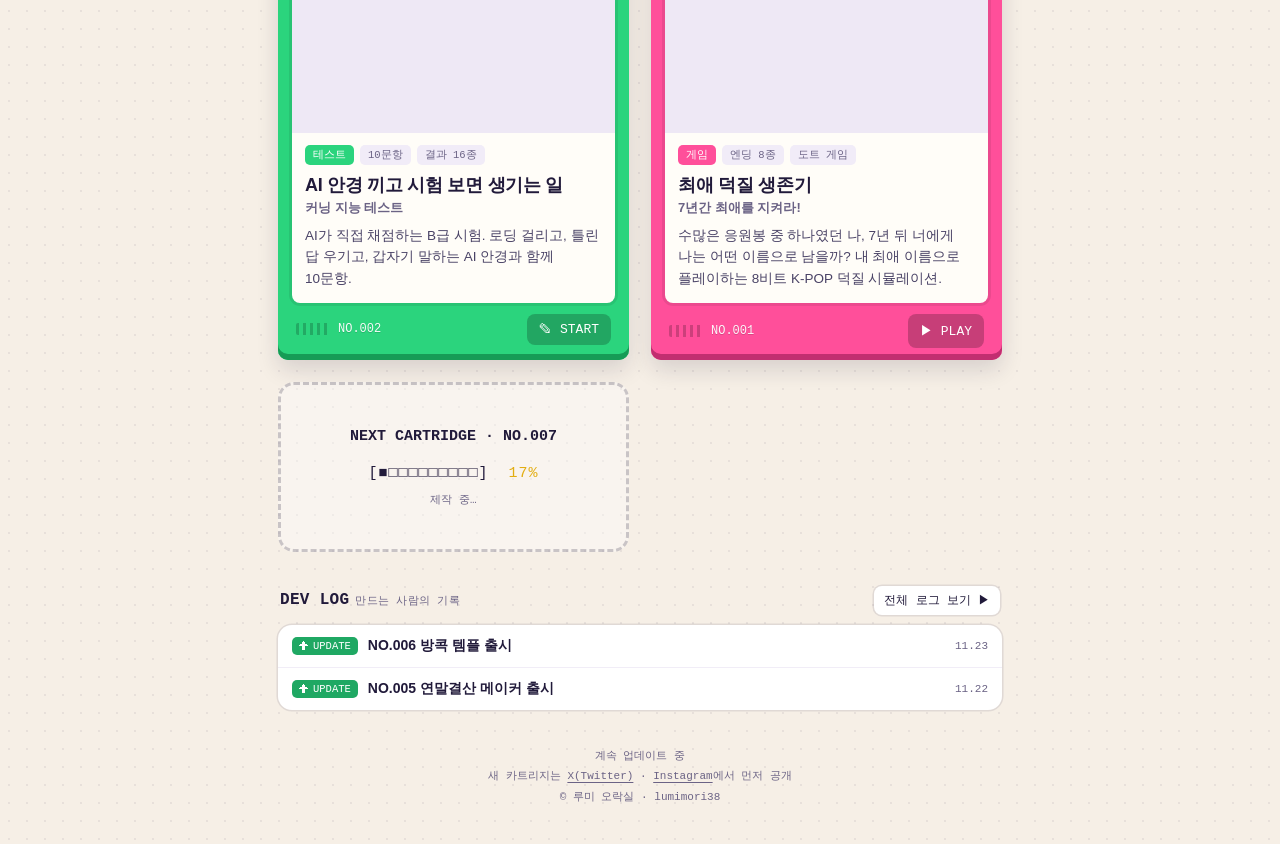
==== commit ae4ee6cb: "Add files via upload" ====
--- a/index.html
+++ b/index.html
@@ -147,7 +147,8 @@
   }
 };
 
-const ITEMS = [{no:5,cat:"tool",date:"2026-11-22",title:"연말결산 메이커",sub:"올해의 덕질 9칸 결산",desc:"아이돌·야구·연뮤부터 벨드·애니·게임까지, 주제별 질문에 사진과 한 줄을 채워 나만의 연말결산 카드를 만드는 툴.",url:"https://lumimori38.github.io/yearend-maker/",img:"https://lumimori38.github.io/yearend-maker/og-image.png",tags:["카테고리 10종","카드 4색"]},
+const ITEMS = [{no:6,cat:"game",date:"2026-11-23",title:"방콕 템플",sub:"러이끄라통 소원 띄우기",desc:"태국 사원 마당을 블록으로 꾸미고, 소원을 담은 끄라통과 콤로이를 띄우고, 씨암시로 오늘의 운세까지 뽑아 보는 러이끄라통 놀이.",url:"https://lumimori38.github.io/bangkok-temple/",img:"https://lumimori38.github.io/bangkok-temple/og-image.png",tags:["마당 꾸미기","3개 언어"]},
+{no:5,cat:"tool",date:"2026-11-22",title:"연말결산 메이커",sub:"올해의 덕질 9칸 결산",desc:"아이돌·야구·연뮤부터 벨드·애니·게임까지, 주제별 질문에 사진과 한 줄을 채워 나만의 연말결산 카드를 만드는 툴.",url:"https://lumimori38.github.io/yearend-maker/",img:"https://lumimori38.github.io/yearend-maker/og-image.png",tags:["카테고리 10종","카드 4색"]},
 {no:4,cat:"game",date:"2026-11-21",title:"오늘도 무사 착륙",sub:"컴플레인 없이 착륙하라!",desc:"쏟아지는 기내식·담요·우는 아기 요청을 처리하고, 난기류를 뚫고 무사히 착륙하라! 도쿄부터 뉴욕까지 픽셀 승무원 게임.",url:"https://lumimori38.github.io/musa-landing/",img:"https://lumimori38.github.io/musa-landing/og-image.png",tags:["노선 4종","미니게임 4종"]},
  {
   no: 3,
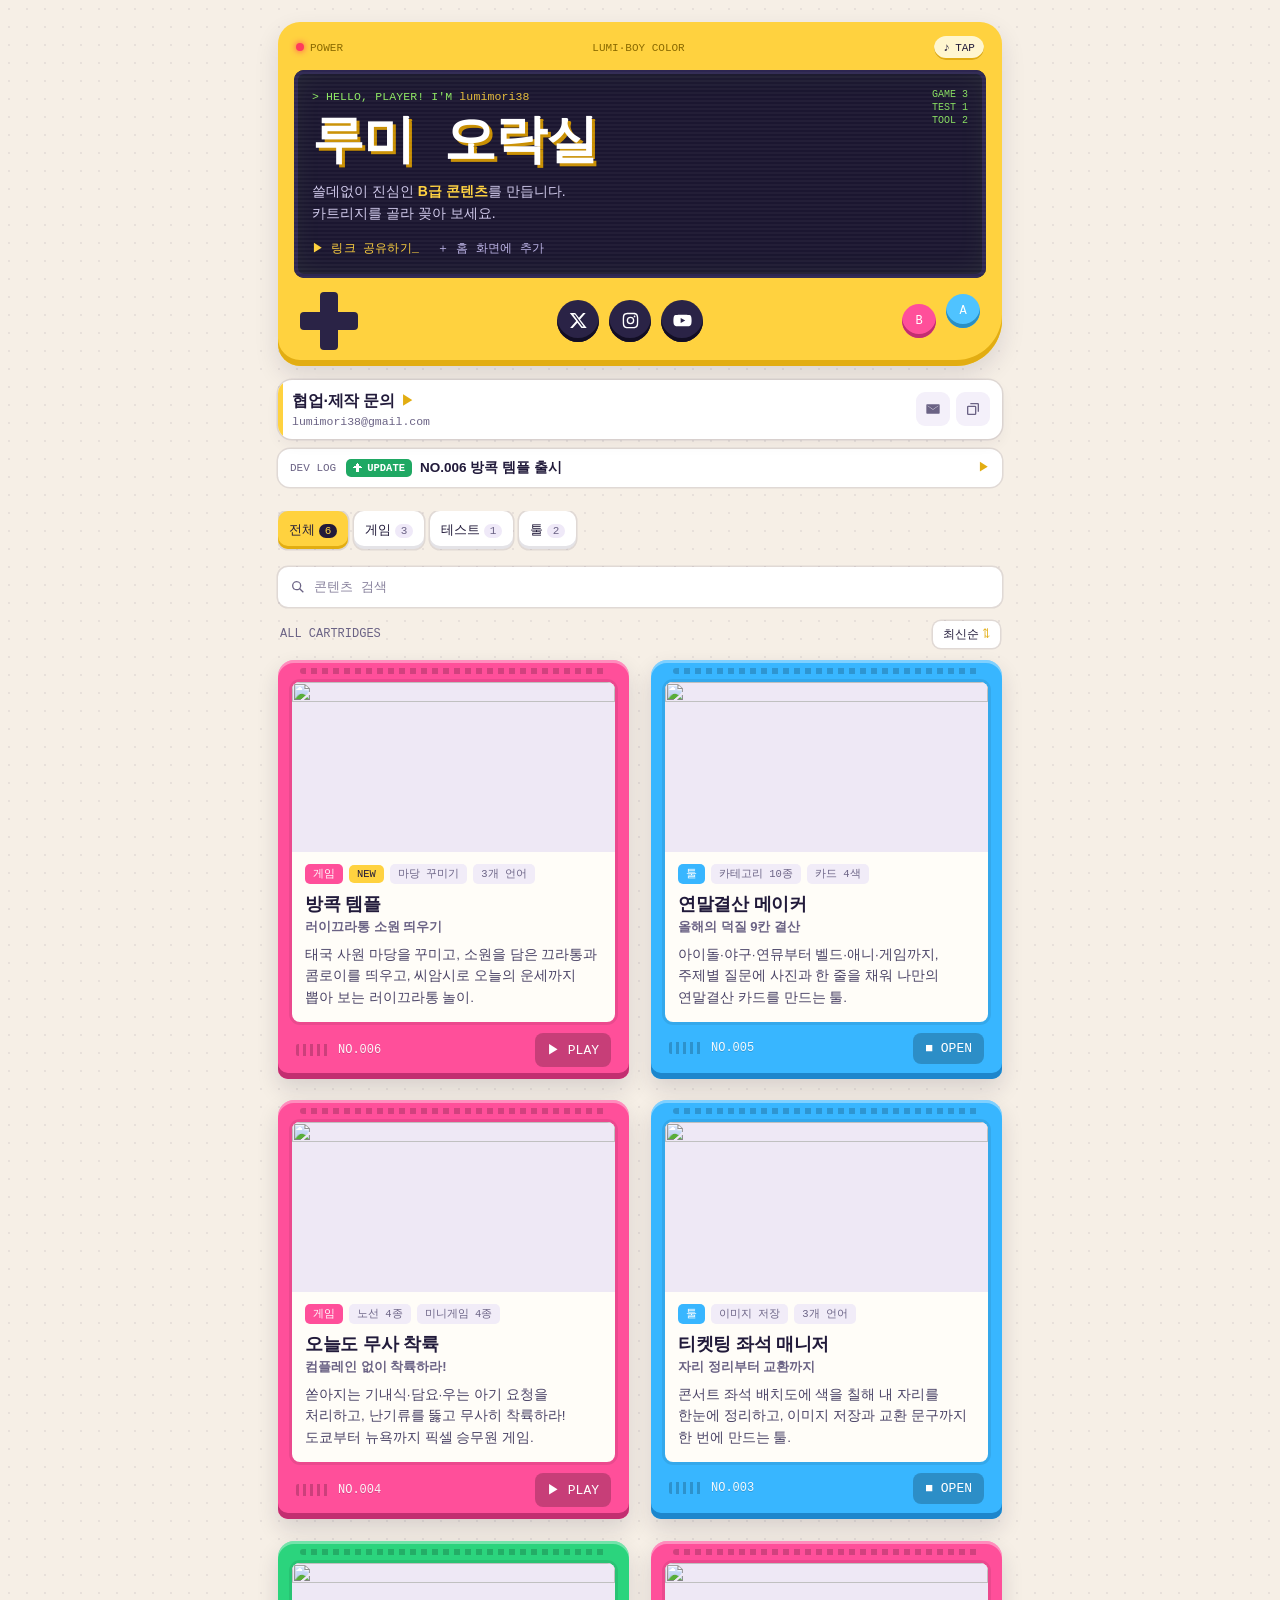
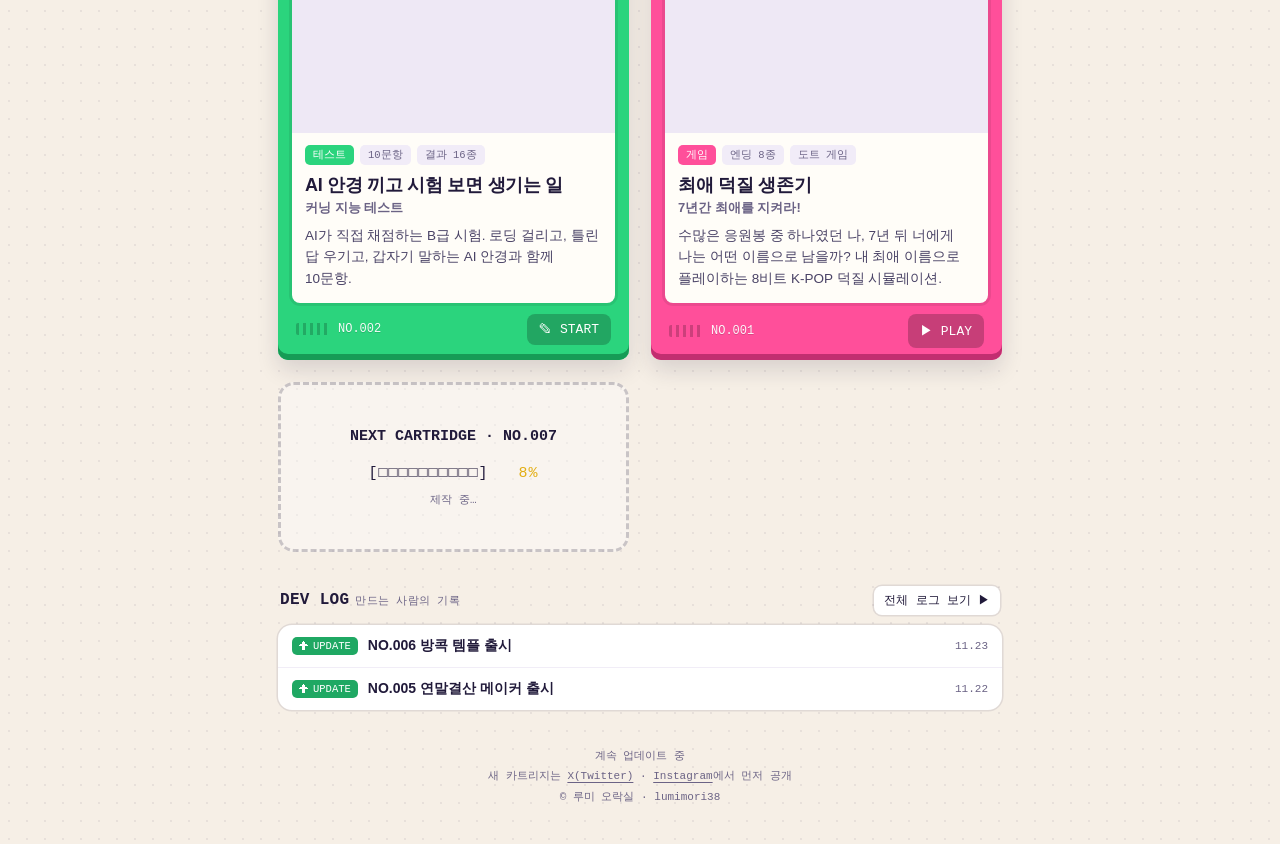
==== commit d5153ac1: "Add files via upload" ====
--- a/index.html
+++ b/index.html
@@ -147,7 +147,7 @@
   }
 };
 
-const ITEMS = [{no:6,cat:"game",date:"2026-11-23",title:"방콕 템플",sub:"러이끄라통 소원 띄우기",desc:"태국 사원 마당을 블록으로 꾸미고, 소원을 담은 끄라통과 콤로이를 띄우고, 씨암시로 오늘의 운세까지 뽑아 보는 러이끄라통 놀이.",url:"https://lumimori38.github.io/bangkok-temple/",img:"https://lumimori38.github.io/bangkok-temple/og-image.png",tags:["마당 꾸미기","3개 언어"]},
+const ITEMS = [{no:6,cat:"game",date:"2026-11-23",title:"방콕 템플",sub:"러이끄라통 소원 띄우기",desc:"태국 사원 마당을 꾸미고, 소원을 담은 끄라통과 콤로이를 띄우고, 씨암시로 오늘의 운세까지 뽑아 보는 러이끄라통 놀이.",url:"https://lumimori38.github.io/bangkok-temple/",img:"https://lumimori38.github.io/bangkok-temple/og-image.png",tags:["마당 꾸미기","3개 언어"]},
 {no:5,cat:"tool",date:"2026-11-22",title:"연말결산 메이커",sub:"올해의 덕질 9칸 결산",desc:"아이돌·야구·연뮤부터 벨드·애니·게임까지, 주제별 질문에 사진과 한 줄을 채워 나만의 연말결산 카드를 만드는 툴.",url:"https://lumimori38.github.io/yearend-maker/",img:"https://lumimori38.github.io/yearend-maker/og-image.png",tags:["카테고리 10종","카드 4색"]},
 {no:4,cat:"game",date:"2026-11-21",title:"오늘도 무사 착륙",sub:"컴플레인 없이 착륙하라!",desc:"쏟아지는 기내식·담요·우는 아기 요청을 처리하고, 난기류를 뚫고 무사히 착륙하라! 도쿄부터 뉴욕까지 픽셀 승무원 게임.",url:"https://lumimori38.github.io/musa-landing/",img:"https://lumimori38.github.io/musa-landing/og-image.png",tags:["노선 4종","미니게임 4종"]},
  {
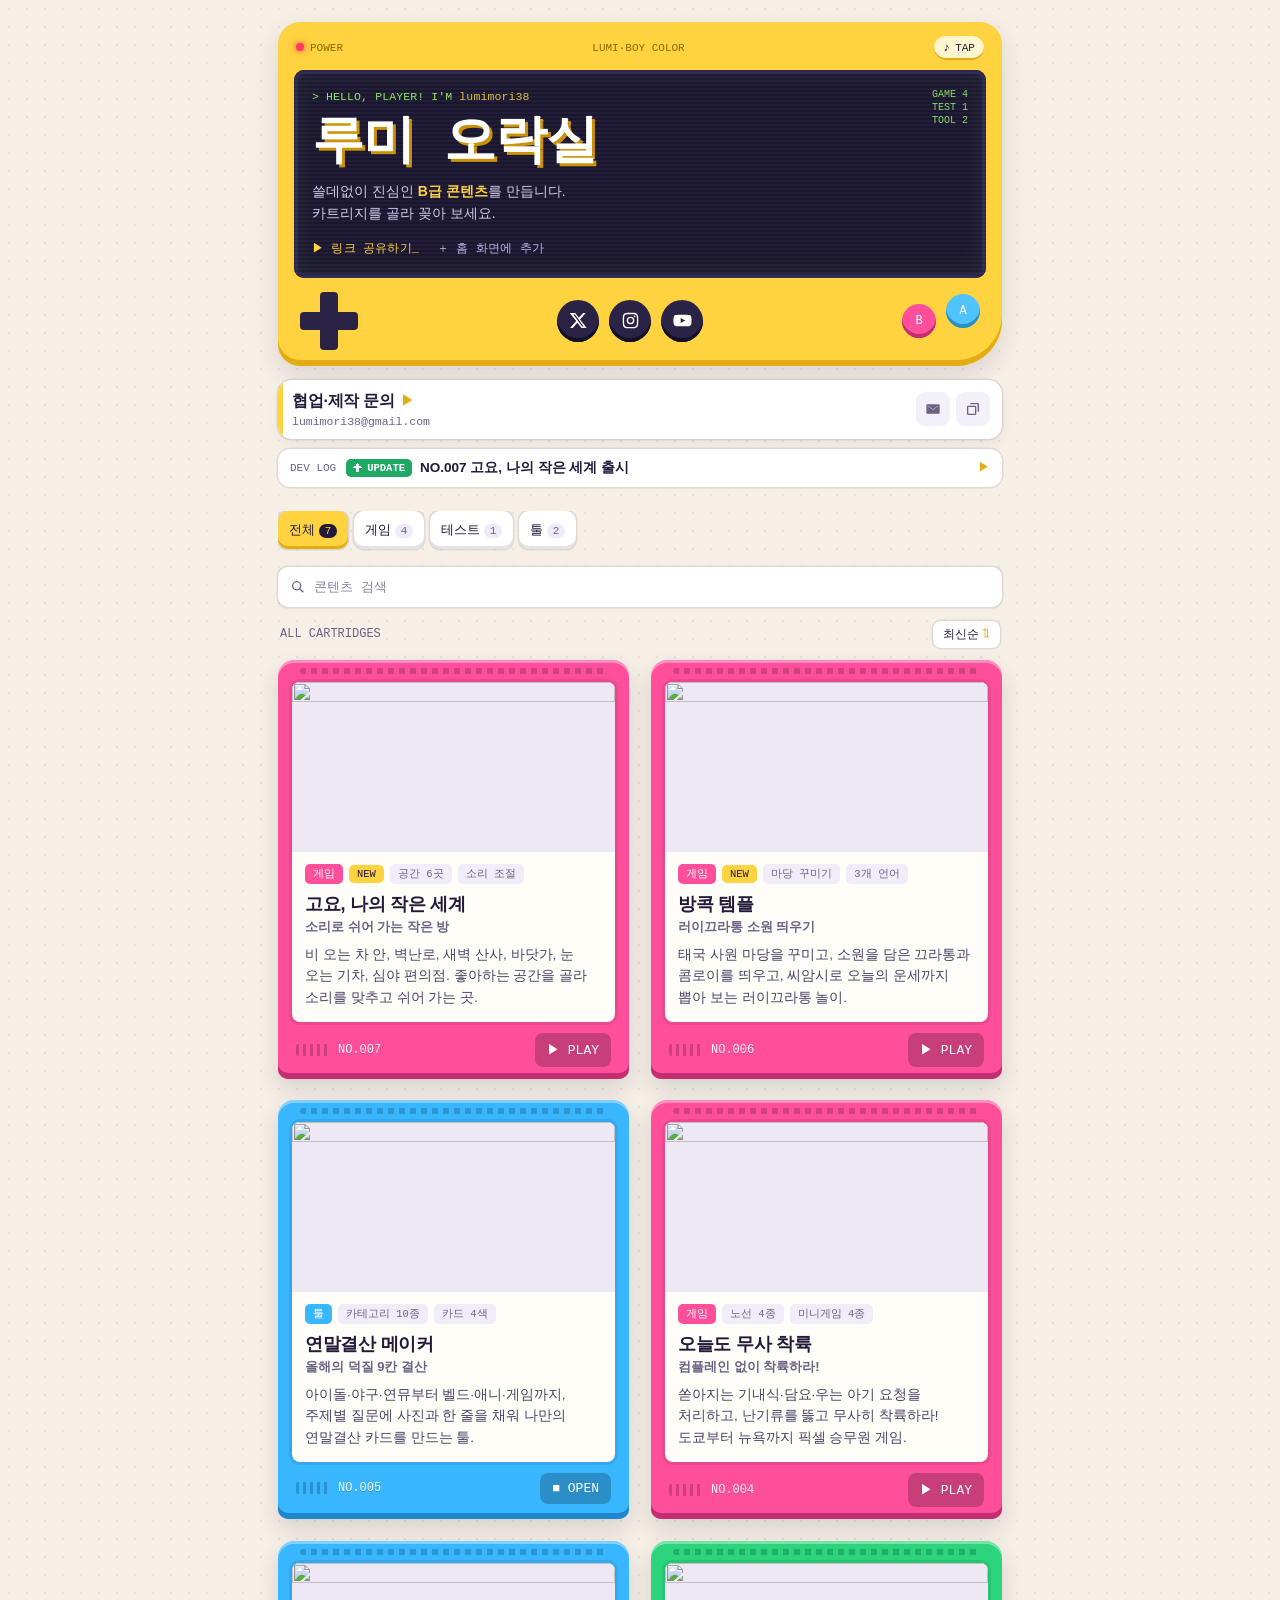
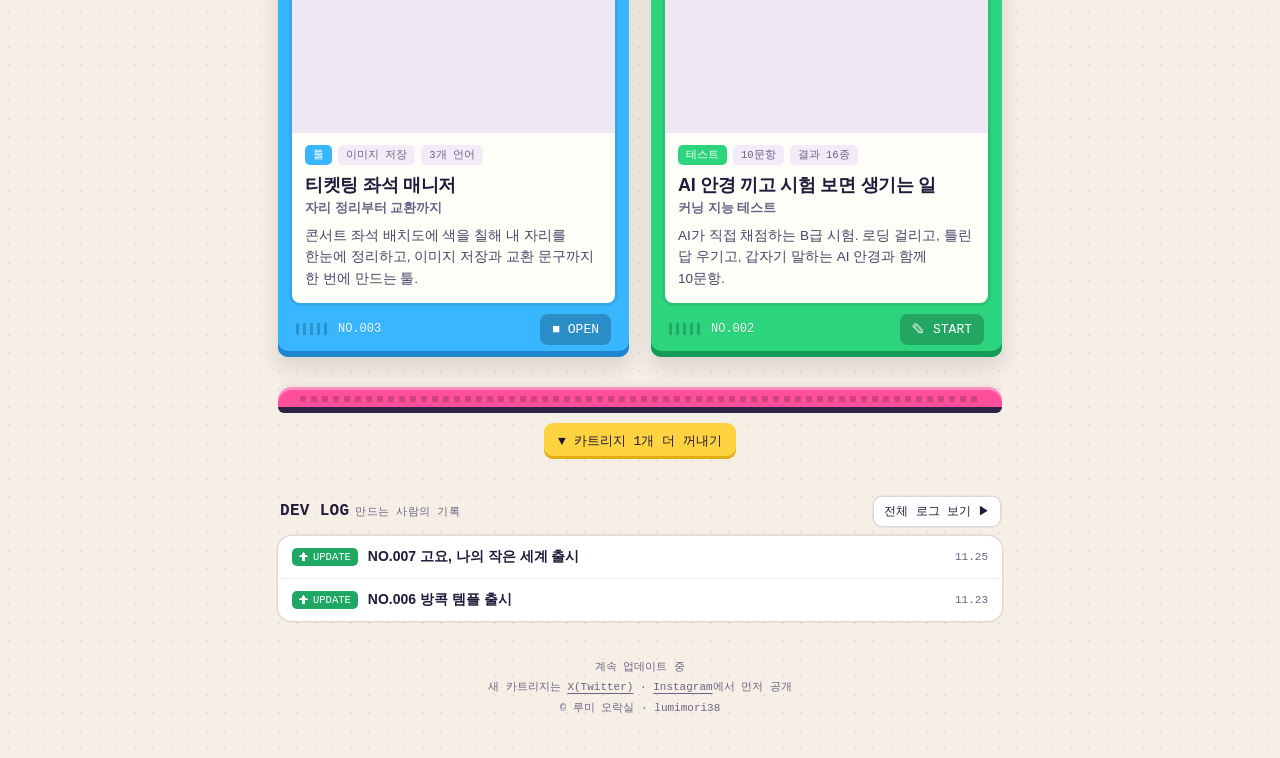
==== commit 5415ee42: "Add files via upload" ====
--- a/index.html
+++ b/index.html
@@ -147,7 +147,8 @@
   }
 };
 
-const ITEMS = [{no:6,cat:"game",date:"2026-11-23",title:"방콕 템플",sub:"러이끄라통 소원 띄우기",desc:"태국 사원 마당을 꾸미고, 소원을 담은 끄라통과 콤로이를 띄우고, 씨암시로 오늘의 운세까지 뽑아 보는 러이끄라통 놀이.",url:"https://lumimori38.github.io/bangkok-temple/",img:"https://lumimori38.github.io/bangkok-temple/og-image.png",tags:["마당 꾸미기","3개 언어"]},
+const ITEMS = [{no:7,cat:"game",date:"2026-11-25",title:"고요, 나의 작은 세계",sub:"소리로 쉬어 가는 작은 방",desc:"비 오는 차 안, 벽난로, 새벽 산사, 바닷가, 눈 오는 기차, 심야 편의점. 좋아하는 공간을 골라 소리를 맞추고 쉬어 가는 곳.",url:"https://lumimori38.github.io/goyo/",img:"https://lumimori38.github.io/goyo/og-image.png",tags:["공간 6곳","소리 조절"]},
+{no:6,cat:"game",date:"2026-11-23",title:"방콕 템플",sub:"러이끄라통 소원 띄우기",desc:"태국 사원 마당을 꾸미고, 소원을 담은 끄라통과 콤로이를 띄우고, 씨암시로 오늘의 운세까지 뽑아 보는 러이끄라통 놀이.",url:"https://lumimori38.github.io/bangkok-temple/",img:"https://lumimori38.github.io/bangkok-temple/og-image.png",tags:["마당 꾸미기","3개 언어"]},
 {no:5,cat:"tool",date:"2026-11-22",title:"연말결산 메이커",sub:"올해의 덕질 9칸 결산",desc:"아이돌·야구·연뮤부터 벨드·애니·게임까지, 주제별 질문에 사진과 한 줄을 채워 나만의 연말결산 카드를 만드는 툴.",url:"https://lumimori38.github.io/yearend-maker/",img:"https://lumimori38.github.io/yearend-maker/og-image.png",tags:["카테고리 10종","카드 4색"]},
 {no:4,cat:"game",date:"2026-11-21",title:"오늘도 무사 착륙",sub:"컴플레인 없이 착륙하라!",desc:"쏟아지는 기내식·담요·우는 아기 요청을 처리하고, 난기류를 뚫고 무사히 착륙하라! 도쿄부터 뉴욕까지 픽셀 승무원 게임.",url:"https://lumimori38.github.io/musa-landing/",img:"https://lumimori38.github.io/musa-landing/og-image.png",tags:["노선 4종","미니게임 4종"]},
  {
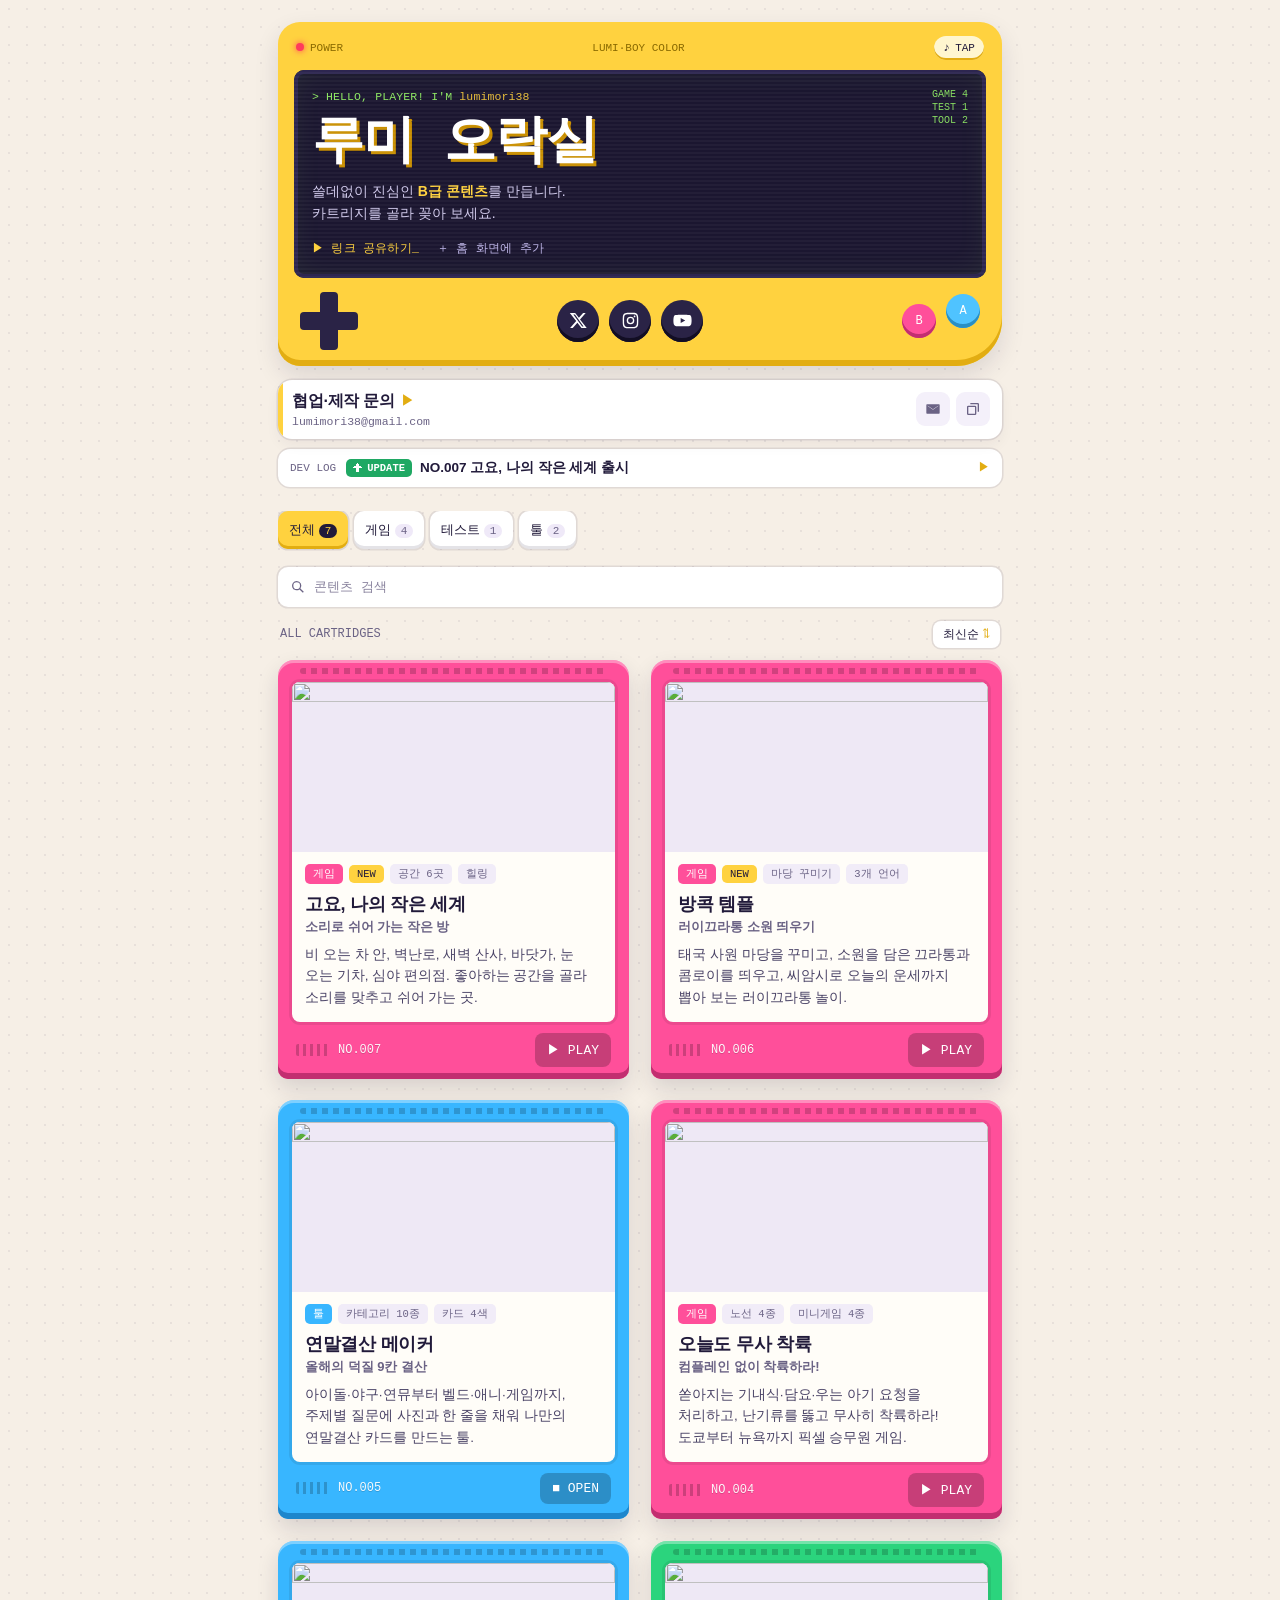
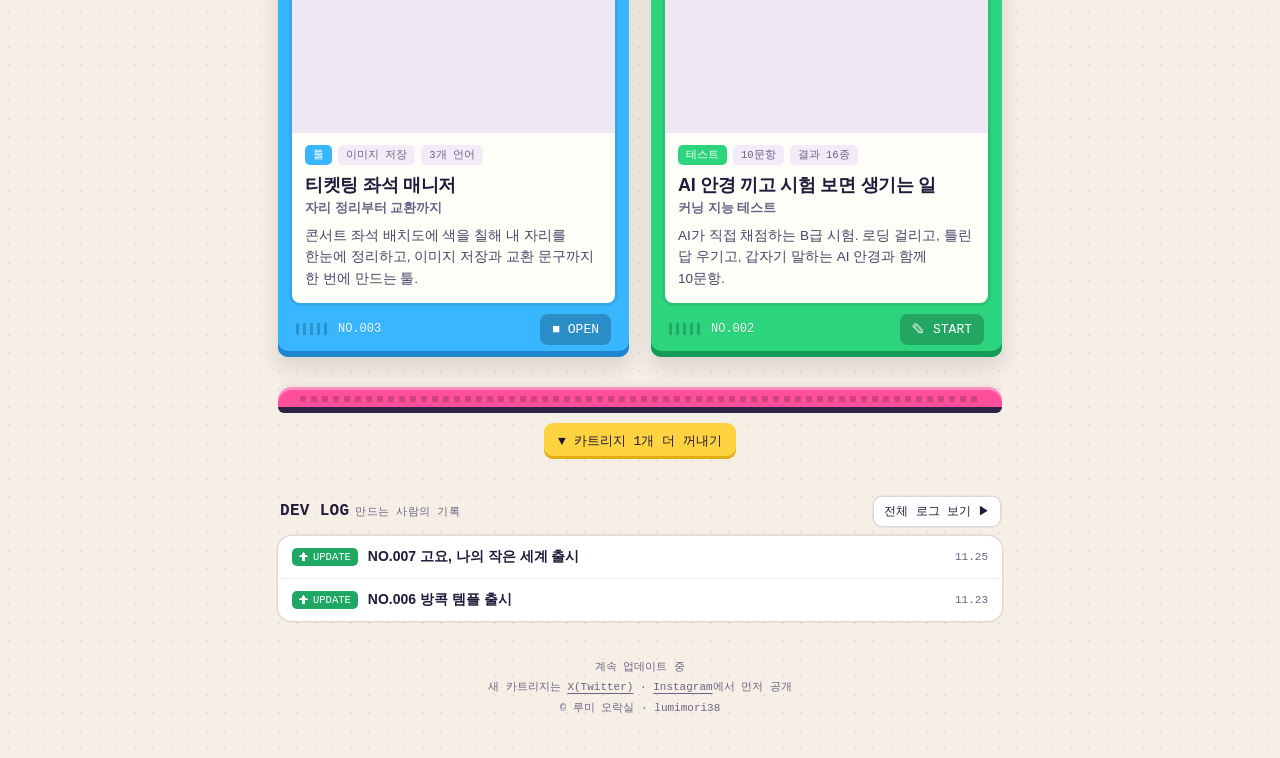
==== commit cb5b11cd: "Add files via upload" ====
--- a/index.html
+++ b/index.html
@@ -147,7 +147,7 @@
   }
 };
 
-const ITEMS = [{no:7,cat:"game",date:"2026-11-25",title:"고요, 나의 작은 세계",sub:"소리로 쉬어 가는 작은 방",desc:"비 오는 차 안, 벽난로, 새벽 산사, 바닷가, 눈 오는 기차, 심야 편의점. 좋아하는 공간을 골라 소리를 맞추고 쉬어 가는 곳.",url:"https://lumimori38.github.io/goyo/",img:"https://lumimori38.github.io/goyo/og-image.png",tags:["공간 6곳","소리 조절"]},
+const ITEMS = [{no:7,cat:"game",date:"2026-11-25",title:"고요, 나의 작은 세계",sub:"소리로 쉬어 가는 작은 방",desc:"비 오는 차 안, 벽난로, 새벽 산사, 바닷가, 눈 오는 기차, 심야 편의점. 좋아하는 공간을 골라 소리를 맞추고 쉬어 가는 곳.",url:"https://lumimori38.github.io/goyo/",img:"https://lumimori38.github.io/goyo/og-image.png",tags:["공간 6곳","힐링"]},
 {no:6,cat:"game",date:"2026-11-23",title:"방콕 템플",sub:"러이끄라통 소원 띄우기",desc:"태국 사원 마당을 꾸미고, 소원을 담은 끄라통과 콤로이를 띄우고, 씨암시로 오늘의 운세까지 뽑아 보는 러이끄라통 놀이.",url:"https://lumimori38.github.io/bangkok-temple/",img:"https://lumimori38.github.io/bangkok-temple/og-image.png",tags:["마당 꾸미기","3개 언어"]},
 {no:5,cat:"tool",date:"2026-11-22",title:"연말결산 메이커",sub:"올해의 덕질 9칸 결산",desc:"아이돌·야구·연뮤부터 벨드·애니·게임까지, 주제별 질문에 사진과 한 줄을 채워 나만의 연말결산 카드를 만드는 툴.",url:"https://lumimori38.github.io/yearend-maker/",img:"https://lumimori38.github.io/yearend-maker/og-image.png",tags:["카테고리 10종","카드 4색"]},
 {no:4,cat:"game",date:"2026-11-21",title:"오늘도 무사 착륙",sub:"컴플레인 없이 착륙하라!",desc:"쏟아지는 기내식·담요·우는 아기 요청을 처리하고, 난기류를 뚫고 무사히 착륙하라! 도쿄부터 뉴욕까지 픽셀 승무원 게임.",url:"https://lumimori38.github.io/musa-landing/",img:"https://lumimori38.github.io/musa-landing/og-image.png",tags:["노선 4종","미니게임 4종"]},
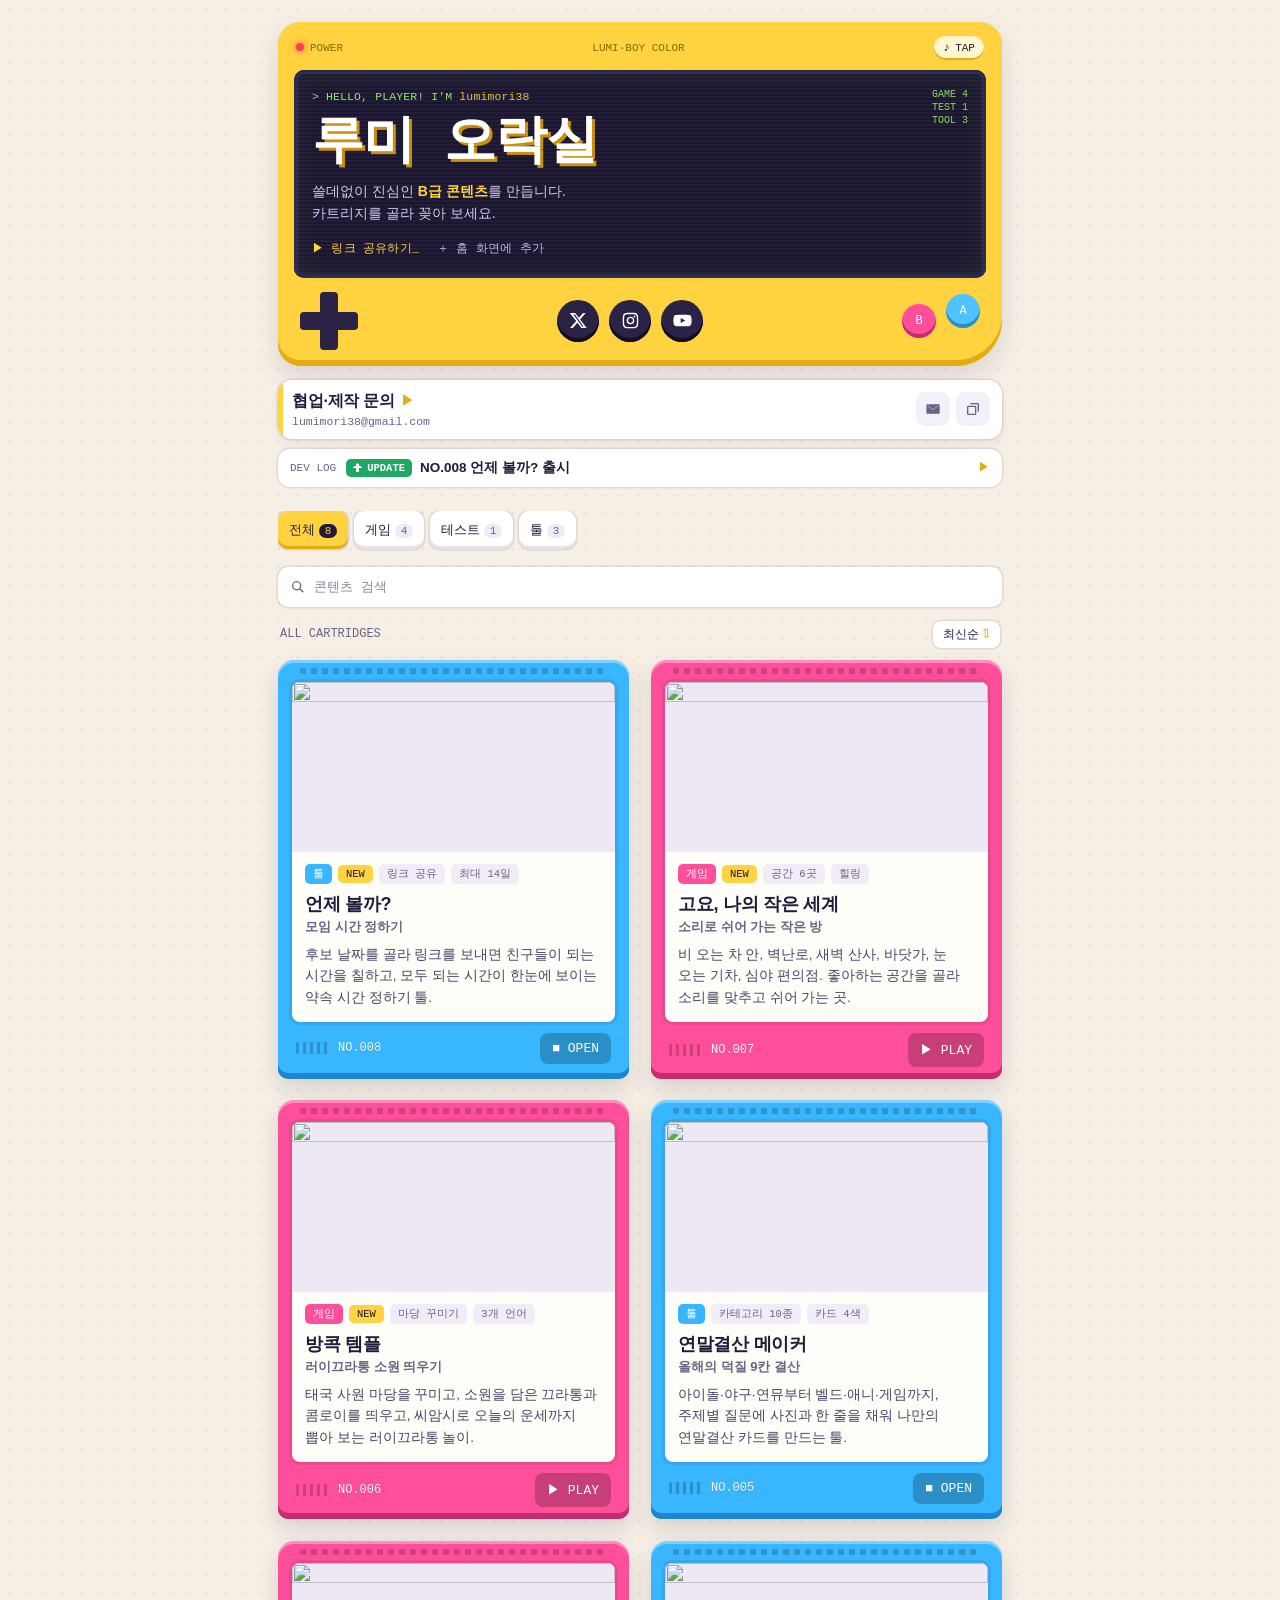
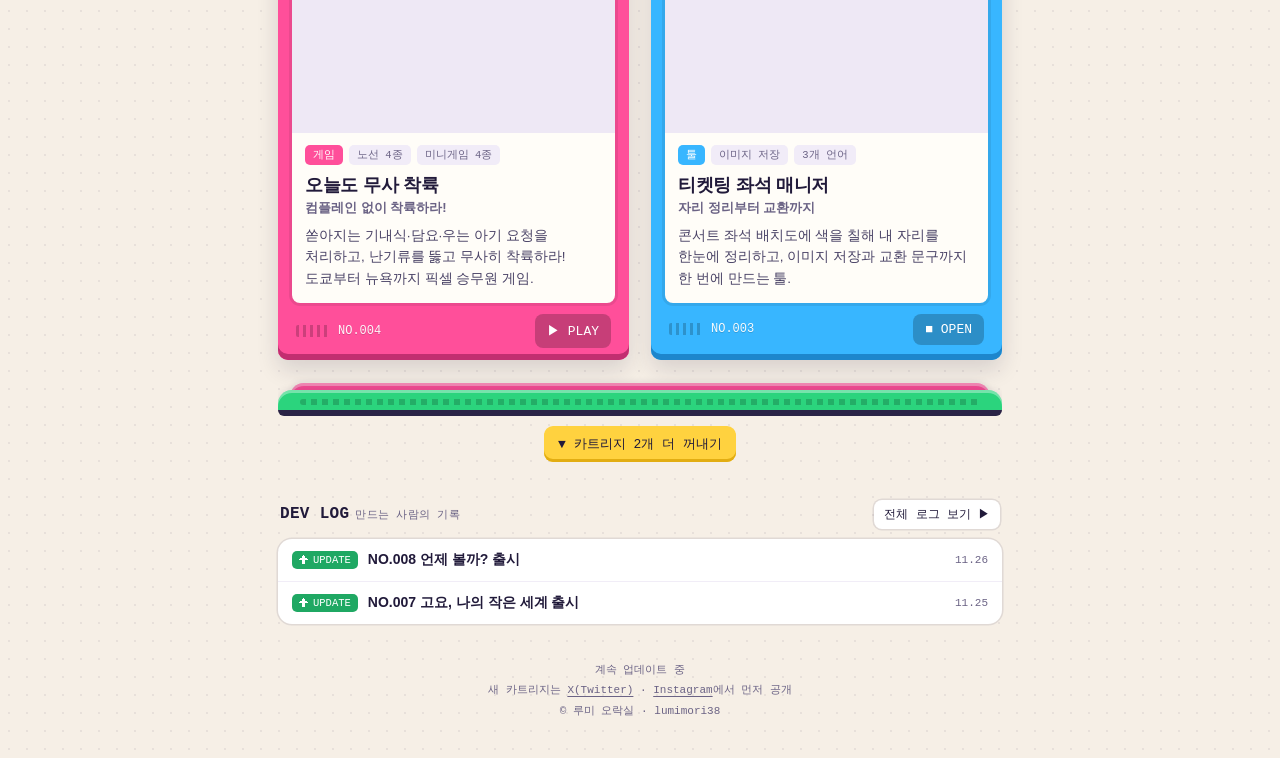
==== commit 90d564bd: "Add files via upload" ====
--- a/index.html
+++ b/index.html
@@ -147,7 +147,8 @@
   }
 };
 
-const ITEMS = [{no:7,cat:"game",date:"2026-11-25",title:"고요, 나의 작은 세계",sub:"소리로 쉬어 가는 작은 방",desc:"비 오는 차 안, 벽난로, 새벽 산사, 바닷가, 눈 오는 기차, 심야 편의점. 좋아하는 공간을 골라 소리를 맞추고 쉬어 가는 곳.",url:"https://lumimori38.github.io/goyo/",img:"https://lumimori38.github.io/goyo/og-image.png",tags:["공간 6곳","힐링"]},
+const ITEMS = [{no:8,cat:"tool",date:"2026-11-26",title:"언제 볼까?",sub:"모임 시간 정하기",desc:"후보 날짜를 골라 링크를 보내면 친구들이 되는 시간을 칠하고, 모두 되는 시간이 한눈에 보이는 약속 시간 정하기 툴.",url:"https://lumimori38.github.io/meet-time/",img:"https://lumimori38.github.io/meet-time/og-image.png",tags:["링크 공유","최대 14일"]},
+{no:7,cat:"game",date:"2026-11-25",title:"고요, 나의 작은 세계",sub:"소리로 쉬어 가는 작은 방",desc:"비 오는 차 안, 벽난로, 새벽 산사, 바닷가, 눈 오는 기차, 심야 편의점. 좋아하는 공간을 골라 소리를 맞추고 쉬어 가는 곳.",url:"https://lumimori38.github.io/goyo/",img:"https://lumimori38.github.io/goyo/og-image.png",tags:["공간 6곳","힐링"]},
 {no:6,cat:"game",date:"2026-11-23",title:"방콕 템플",sub:"러이끄라통 소원 띄우기",desc:"태국 사원 마당을 꾸미고, 소원을 담은 끄라통과 콤로이를 띄우고, 씨암시로 오늘의 운세까지 뽑아 보는 러이끄라통 놀이.",url:"https://lumimori38.github.io/bangkok-temple/",img:"https://lumimori38.github.io/bangkok-temple/og-image.png",tags:["마당 꾸미기","3개 언어"]},
 {no:5,cat:"tool",date:"2026-11-22",title:"연말결산 메이커",sub:"올해의 덕질 9칸 결산",desc:"아이돌·야구·연뮤부터 벨드·애니·게임까지, 주제별 질문에 사진과 한 줄을 채워 나만의 연말결산 카드를 만드는 툴.",url:"https://lumimori38.github.io/yearend-maker/",img:"https://lumimori38.github.io/yearend-maker/og-image.png",tags:["카테고리 10종","카드 4색"]},
 {no:4,cat:"game",date:"2026-11-21",title:"오늘도 무사 착륙",sub:"컴플레인 없이 착륙하라!",desc:"쏟아지는 기내식·담요·우는 아기 요청을 처리하고, 난기류를 뚫고 무사히 착륙하라! 도쿄부터 뉴욕까지 픽셀 승무원 게임.",url:"https://lumimori38.github.io/musa-landing/",img:"https://lumimori38.github.io/musa-landing/og-image.png",tags:["노선 4종","미니게임 4종"]},
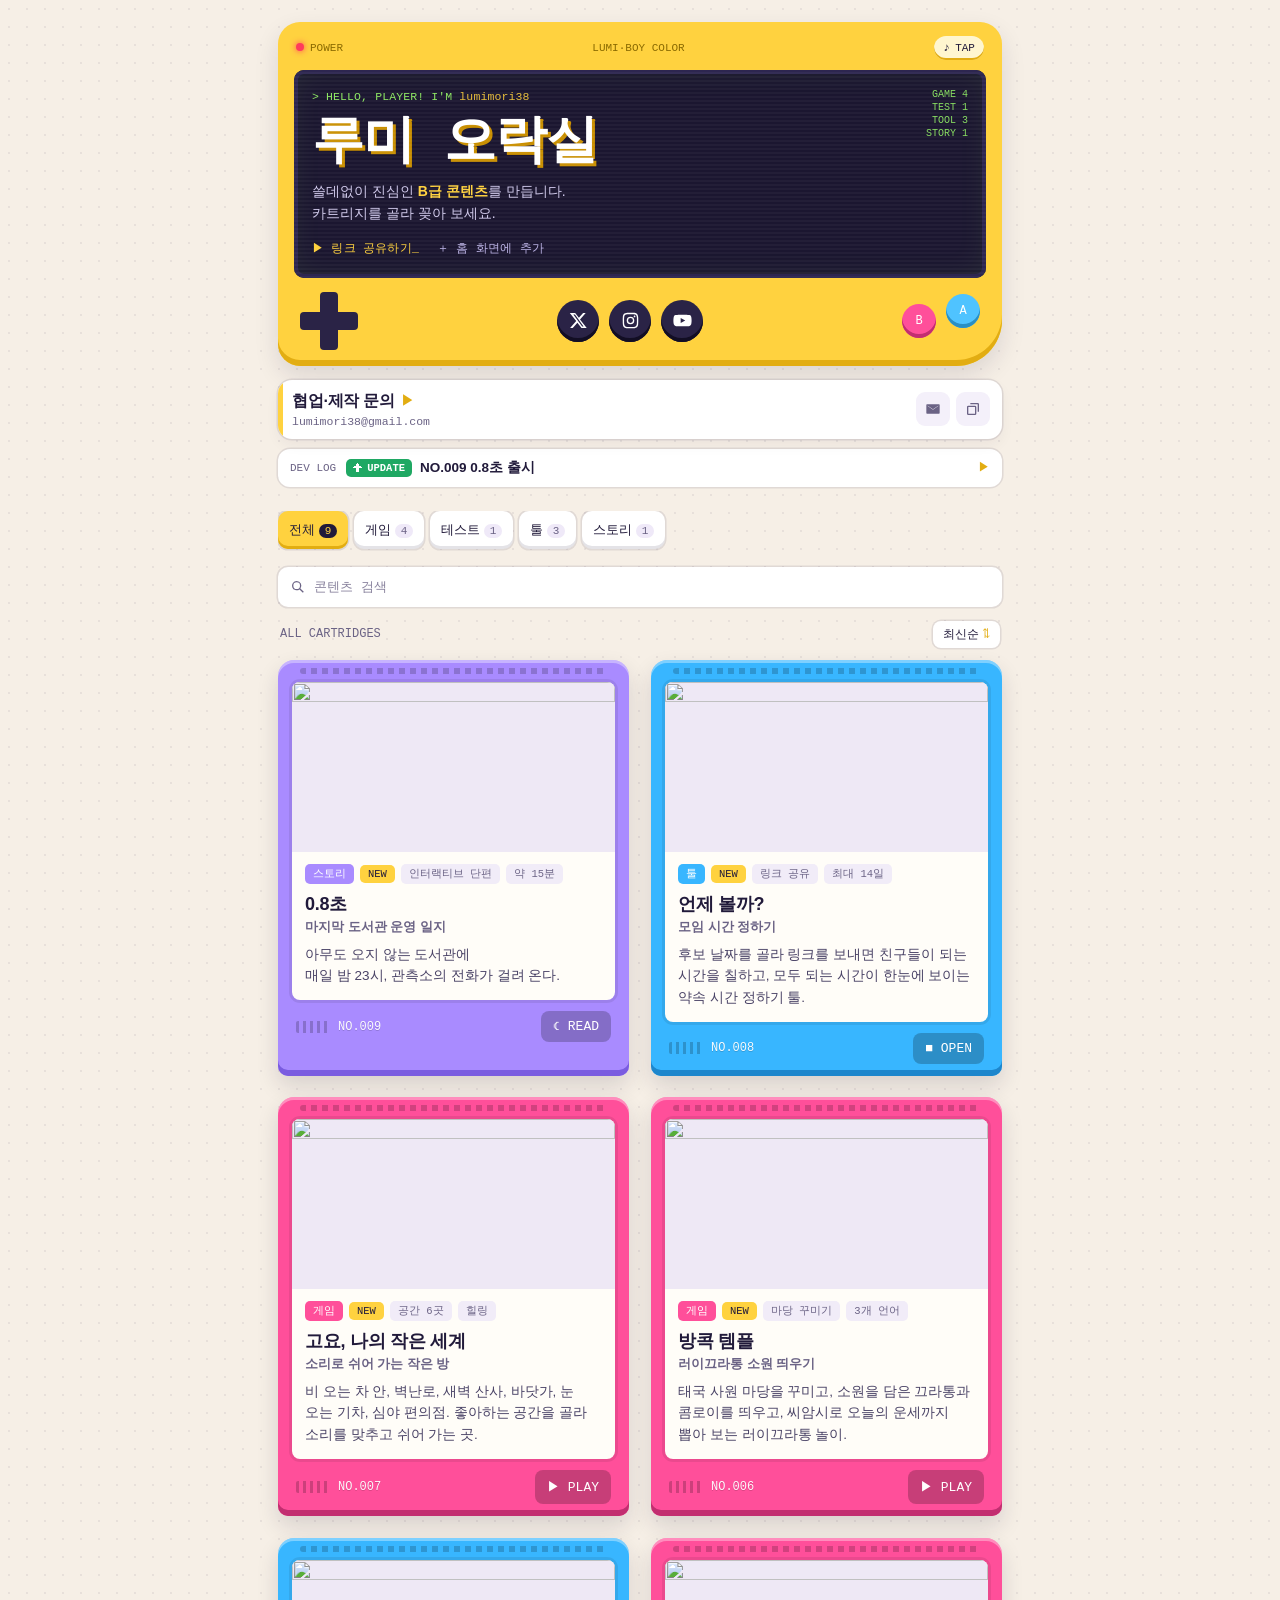
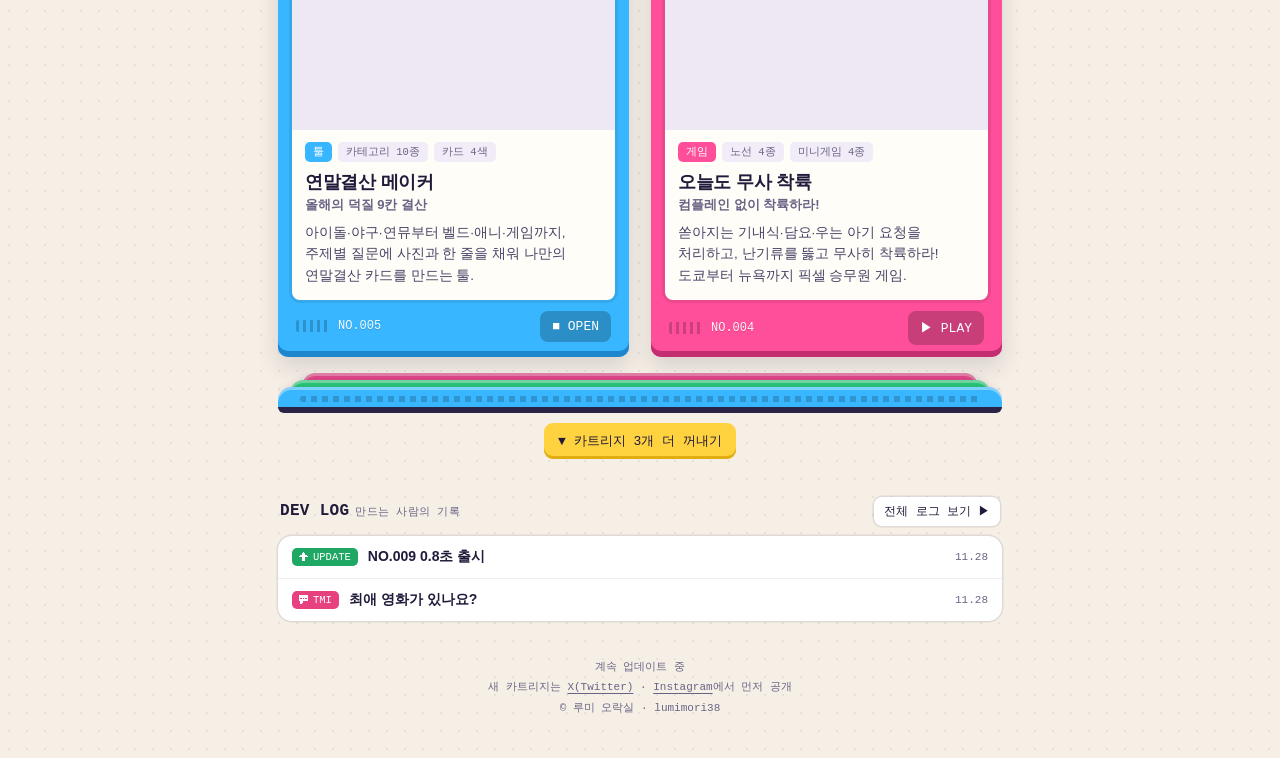
==== commit 8e54c9f2: "Add files via upload" ====
--- a/index.html
+++ b/index.html
@@ -30,7 +30,7 @@
 <link rel="icon" type="image/png" sizes="32x32" href="/favicon-32.png">
 <link rel="stylesheet" href="https://cdn.jsdelivr.net/npm/galmuri@2.40.3/dist/galmuri.css">
 <link rel="stylesheet" href="https://cdn.jsdelivr.net/gh/orioncactus/pretendard@v1.3.9/dist/web/static/pretendard.min.css">
-<link rel="stylesheet" href="/style.css?v=16">
+<link rel="stylesheet" href="/style.css?v=17">
 </head>
 <body>
 <div class="wrap">
@@ -144,10 +144,19 @@
     color: "#38b6ff",
     dark: "#1d86cc",
     cta: "■ OPEN"
+  },
+  story: {
+    name: "스토리",
+    en: "STORIES",
+    one: "STORY",
+    color: "#a98bff",
+    dark: "#7a5ce0",
+    cta: "☾ READ"
   }
 };
 
-const ITEMS = [{no:8,cat:"tool",date:"2026-11-26",title:"언제 볼까?",sub:"모임 시간 정하기",desc:"후보 날짜를 골라 링크를 보내면 친구들이 되는 시간을 칠하고, 모두 되는 시간이 한눈에 보이는 약속 시간 정하기 툴.",url:"https://lumimori38.github.io/meet-time/",img:"https://lumimori38.github.io/meet-time/og-image.png",tags:["링크 공유","최대 14일"]},
+const ITEMS = [{no:9,cat:"story",date:"2026-11-28",title:"0.8초",sub:"마지막 도서관 운영 일지",desc:"아무도 오지 않는 도서관에\n매일 밤 23시, 관측소의 전화가 걸려 온다.",url:"https://lumimori38.github.io/point-eight/",img:"https://lumimori38.github.io/point-eight/og-image-v2.png",tags:["인터랙티브 단편","약 15분"]},
+{no:8,cat:"tool",date:"2026-11-26",title:"언제 볼까?",sub:"모임 시간 정하기",desc:"후보 날짜를 골라 링크를 보내면 친구들이 되는 시간을 칠하고, 모두 되는 시간이 한눈에 보이는 약속 시간 정하기 툴.",url:"https://lumimori38.github.io/meet-time/",img:"https://lumimori38.github.io/meet-time/og-image.png",tags:["링크 공유","최대 14일"]},
 {no:7,cat:"game",date:"2026-11-25",title:"고요, 나의 작은 세계",sub:"소리로 쉬어 가는 작은 방",desc:"비 오는 차 안, 벽난로, 새벽 산사, 바닷가, 눈 오는 기차, 심야 편의점. 좋아하는 공간을 골라 소리를 맞추고 쉬어 가는 곳.",url:"https://lumimori38.github.io/goyo/",img:"https://lumimori38.github.io/goyo/og-image.png",tags:["공간 6곳","힐링"]},
 {no:6,cat:"game",date:"2026-11-23",title:"방콕 템플",sub:"러이끄라통 소원 띄우기",desc:"태국 사원 마당을 꾸미고, 소원을 담은 끄라통과 콤로이를 띄우고, 씨암시로 오늘의 운세까지 뽑아 보는 러이끄라통 놀이.",url:"https://lumimori38.github.io/bangkok-temple/",img:"https://lumimori38.github.io/bangkok-temple/og-image.png",tags:["마당 꾸미기","3개 언어"]},
 {no:5,cat:"tool",date:"2026-11-22",title:"연말결산 메이커",sub:"올해의 덕질 9칸 결산",desc:"아이돌·야구·연뮤부터 벨드·애니·게임까지, 주제별 질문에 사진과 한 줄을 채워 나만의 연말결산 카드를 만드는 툴.",url:"https://lumimori38.github.io/yearend-maker/",img:"https://lumimori38.github.io/yearend-maker/og-image.png",tags:["카테고리 10종","카드 4색"]},
@@ -200,7 +209,7 @@
 
 const hit = i => !q || norm([ i.title, i.sub, (CATS[i.cat] || {}).name, ...i.tags || [] ].join(" ")).includes(q);
 
-$("stats").innerHTML = Object.entries(CATS).map(([k, v]) => `${v.en.slice(0, -1)} ${count(k)}`).join("<br>");
+$("stats").innerHTML = Object.entries(CATS).map(([k, v]) => `${v.one || v.en.slice(0, -1)} ${count(k)}`).join("<br>");
 
 $("tabs").innerHTML = [ [ "all", "전체", ITEMS.length ], ...Object.entries(CATS).map(([k, v]) => [ k, v.name, count(k) ]) ].map(([k, n, c]) => `<button class="tab" type="button" data-k="${k}">${n}<span class="n">${c}</span></button>`).join("");
 
--- a/style.css
+++ b/style.css
@@ -16,7 +16,9 @@
 .search input::-webkit-search-cancel-button{display:none}
 .qx{position:absolute;right:2px;top:0;width:40px;height:40px;border:0;background:0 0;cursor:pointer;font-size:14px;color:var(--ink-soft)}
 .empty.none{grid-column:1/-1;padding:34px 18px}
+@media (max-width:430px){.tabs{gap:5px}.tab{padding:10px 8px;font-size:12.5px}.tab .n{min-width:16px;margin-left:3px;padding:1px 4px}}
 @media (max-width:340px){.tabs{gap:4px}.tab{padding:10px 8px;font-size:12.5px}.tab .n{margin-left:3px;padding:1px 4px}}
 @media (max-width:350px){.scr-top .stats{position:absolute;right:0;top:26px}}
 .logline{margin-top:10px;display:flex;align-items:center;gap:10px;background:#fff;border-radius:12px;padding:10px 12px;box-shadow:0 0 0 1.5px var(--line)}.logline[hidden]{display:none}.logline .lk{flex-shrink:0;font-family:var(--pixel);font-size:11px;color:var(--ink-soft)}.logline .lt{flex:1;min-width:0;display:flex;align-items:center;gap:8px;font-size:13.5px;font-weight:600}.logline .ltitle{font-size:13.5px}.logline .la{flex-shrink:0;font-family:var(--pixel);font-size:12px;color:var(--shell-dark)}.logline:hover{background:#fffbea}.moreCart{grid-column:1/-1;width:100%;border:0;background:0 0;cursor:pointer;padding:0 0 4px;display:flex;flex-direction:column;align-items:center;gap:10px;margin-top:-6px}.moreCart .stack{position:relative;display:block;width:100%;height:40px;overflow:hidden;border-bottom:6px solid #2a2346;border-radius:0 0 6px 6px}.moreCart .stack i{position:absolute;left:var(--x,0);right:var(--x,0);top:var(--y,0);height:30px;border-radius:14px 14px 0 0;background:var(--c);box-shadow:inset 0 3px 0 rgba(255,255,255,.35),0 -2px 6px rgba(33,26,58,.08)}.moreCart .stack i::before{content:"";position:absolute;left:22px;right:22px;top:9px;height:6px;border-radius:3px;background:repeating-linear-gradient(90deg,rgba(0,0,0,.18)0 6px,transparent 6px 11px)}.moreCart .stack i:nth-child(1){--x:0;--y:14px;z-index:3}.moreCart .stack i:nth-child(2){--x:12px;--y:7px;z-index:2;filter:brightness(.94)}.moreCart .stack i:nth-child(3){--x:24px;--y:0;z-index:1;filter:brightness(.88)}.moreCart .mt{font-family:var(--pixel);font-size:13px;color:var(--ink);background:var(--yellow);padding:9px 14px;border-radius:9px;box-shadow:inset 0-3px 0 var(--shell-dark)}.moreCart:hover .mt{filter:brightness(1.04)}.moreCart:active .mt{transform:translateY(2px);box-shadow:none}.entry{transition:box-shadow .6s ease}
 .cart:hover{transform:translateY(-6px) rotate(-.4deg)}.cart:hover .play{background:rgba(0,0,0,.35)}.cart:hover .play .bounce{animation-duration:.5s}.cart:hover .label::after{animation:shine .8s ease-out}.cart{will-change:transform;-webkit-backface-visibility:hidden;backface-visibility:hidden}
+.desc{white-space:pre-line}
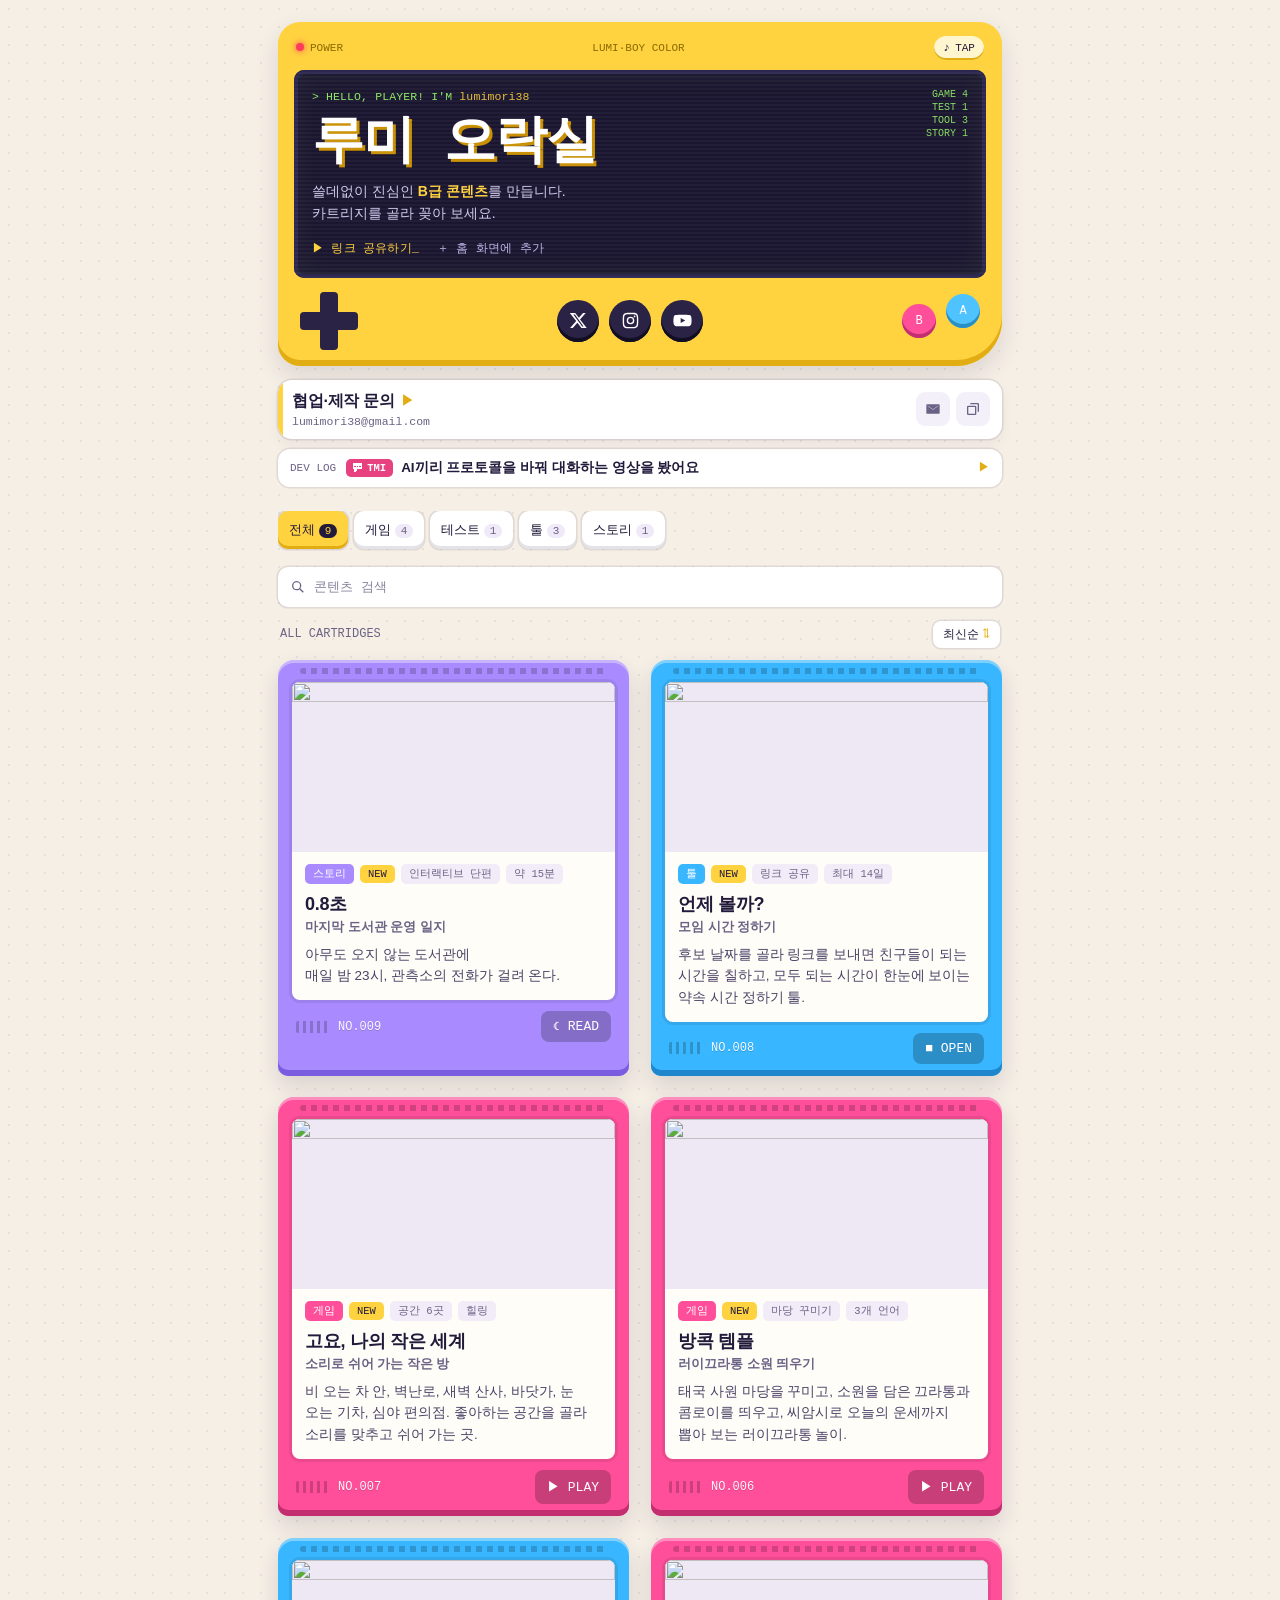
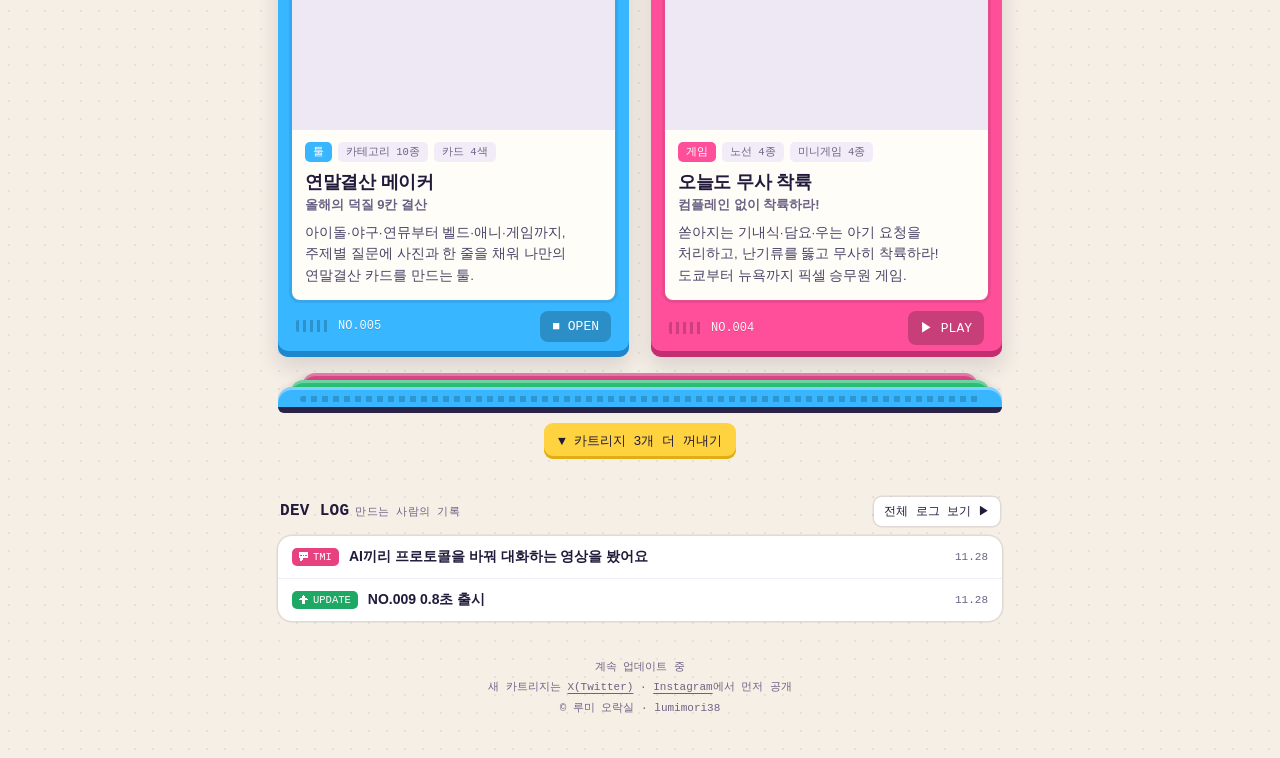
==== commit 91eaeac8: "Add files via upload" ====
--- a/index.html
+++ b/index.html
@@ -30,7 +30,7 @@
 <link rel="icon" type="image/png" sizes="32x32" href="/favicon-32.png">
 <link rel="stylesheet" href="https://cdn.jsdelivr.net/npm/galmuri@2.40.3/dist/galmuri.css">
 <link rel="stylesheet" href="https://cdn.jsdelivr.net/gh/orioncactus/pretendard@v1.3.9/dist/web/static/pretendard.min.css">
-<link rel="stylesheet" href="/style.css?v=17">
+<link rel="stylesheet" href="/style.css?v=18">
 </head>
 <body>
 <div class="wrap">
@@ -406,7 +406,8 @@
 (function() {
   let data = {
     entries: []
-  }, filter = "ALL";
+  }, filter = "ALL", logExpanded = false;
+  const LOG_LIMIT = 6;
   $("logLegend").innerHTML = Object.entries(A.TAGS).map(([k, t]) => `<span><span class="ltag" style="--t:${t.color}">${A.pixIcon(t.icon, "#fff")}${k}</span>${t.ko}</span>`).join("");
   function renderTabs() {
     const c = k => k === "ALL" ? data.entries.length : data.entries.filter(e => e.tag === k).length;
@@ -414,7 +415,10 @@
   }
   function render() {
     renderTabs();
-    const list = data.entries.filter(e => filter === "ALL" || e.tag === filter);
+    const all = data.entries.filter(e => filter === "ALL" || e.tag === filter);
+    if (focusId && all.findIndex(e => e.id === focusId) >= LOG_LIMIT) logExpanded = true;
+    const folded = filter === "ALL" && !logExpanded && all.length > LOG_LIMIT;
+    const list = folded ? all.slice(0, LOG_LIMIT) : all;
     if (!list.length) {
       $("logList").innerHTML = '<div class="empty2">아직 기록이 없어요</div>';
       return;
@@ -429,7 +433,14 @@
       const link = e.link ? A.safeUrl(e.link) : "";
       html += `<article class="entry" id="${A.esc(e.id)}" style="--t:${t.color}">\n      <div class="ehead"><span class="ltag" style="--t:${t.color}">${A.pixIcon(t.icon, "#fff")}${A.esc(e.tag)}</span><span class="ldate">${A.fmtDate(e.date)}</span>\n</div>\n      <h2 class="etitle">${A.esc(e.title)}</h2>\n      ${e.body ? `<p class="ebody">${A.esc(e.body)}</p>` : ""}\n      ${link ? `<a class="elink ui-link" href="${A.esc(link)}" target="_blank" rel="noopener noreferrer">관련 링크 ▶</a>` : ""}\n    </article>`;
     });
+    if (folded) html += `<button class="moreLog" id="moreLog" type="button"><span class="mt">지난 기록 ${all.length - LOG_LIMIT}개 더 보기 <b>▼</b></span></button>`;
     $("logList").innerHTML = html;
+    $("logList").classList.toggle("folded", folded);
+    if (folded) $("moreLog").addEventListener("click", () => {
+      logExpanded = true;
+      render();
+      document.querySelectorAll("#logList .entry").forEach((el, k) => { if (k >= LOG_LIMIT) el.style.animation = `cartin .35s ${Math.min(k - LOG_LIMIT, 6) * .05}s both`; });
+    });
     if (focusId) {
       const el = document.getElementById(focusId);
       if (el) {
--- a/style.css
+++ b/style.css
@@ -21,4 +21,4 @@
 @media (max-width:350px){.scr-top .stats{position:absolute;right:0;top:26px}}
 .logline{margin-top:10px;display:flex;align-items:center;gap:10px;background:#fff;border-radius:12px;padding:10px 12px;box-shadow:0 0 0 1.5px var(--line)}.logline[hidden]{display:none}.logline .lk{flex-shrink:0;font-family:var(--pixel);font-size:11px;color:var(--ink-soft)}.logline .lt{flex:1;min-width:0;display:flex;align-items:center;gap:8px;font-size:13.5px;font-weight:600}.logline .ltitle{font-size:13.5px}.logline .la{flex-shrink:0;font-family:var(--pixel);font-size:12px;color:var(--shell-dark)}.logline:hover{background:#fffbea}.moreCart{grid-column:1/-1;width:100%;border:0;background:0 0;cursor:pointer;padding:0 0 4px;display:flex;flex-direction:column;align-items:center;gap:10px;margin-top:-6px}.moreCart .stack{position:relative;display:block;width:100%;height:40px;overflow:hidden;border-bottom:6px solid #2a2346;border-radius:0 0 6px 6px}.moreCart .stack i{position:absolute;left:var(--x,0);right:var(--x,0);top:var(--y,0);height:30px;border-radius:14px 14px 0 0;background:var(--c);box-shadow:inset 0 3px 0 rgba(255,255,255,.35),0 -2px 6px rgba(33,26,58,.08)}.moreCart .stack i::before{content:"";position:absolute;left:22px;right:22px;top:9px;height:6px;border-radius:3px;background:repeating-linear-gradient(90deg,rgba(0,0,0,.18)0 6px,transparent 6px 11px)}.moreCart .stack i:nth-child(1){--x:0;--y:14px;z-index:3}.moreCart .stack i:nth-child(2){--x:12px;--y:7px;z-index:2;filter:brightness(.94)}.moreCart .stack i:nth-child(3){--x:24px;--y:0;z-index:1;filter:brightness(.88)}.moreCart .mt{font-family:var(--pixel);font-size:13px;color:var(--ink);background:var(--yellow);padding:9px 14px;border-radius:9px;box-shadow:inset 0-3px 0 var(--shell-dark)}.moreCart:hover .mt{filter:brightness(1.04)}.moreCart:active .mt{transform:translateY(2px);box-shadow:none}.entry{transition:box-shadow .6s ease}
 .cart:hover{transform:translateY(-6px) rotate(-.4deg)}.cart:hover .play{background:rgba(0,0,0,.35)}.cart:hover .play .bounce{animation-duration:.5s}.cart:hover .label::after{animation:shine .8s ease-out}.cart{will-change:transform;-webkit-backface-visibility:hidden;backface-visibility:hidden}
-.desc{white-space:pre-line}
+.desc{white-space:pre-line}.moreLog{display:flex;align-items:center;gap:10px;width:calc(100% + 18px);margin:6px 0 0 -18px;border:0;background:0 0;cursor:pointer;padding:10px 0;font-family:var(--pixel);font-size:12.5px;color:var(--ink-soft)}.moreLog::before,.moreLog::after{content:"";flex:1;height:0;border-top:1.5px dashed rgba(33,26,58,.18)}.moreLog .mt{white-space:nowrap}.moreLog .mt b{font-weight:400;color:var(--shell-dark)}.moreLog:hover,.moreLog:active{color:var(--ink)}.timeline.folded::before{bottom:58px}
